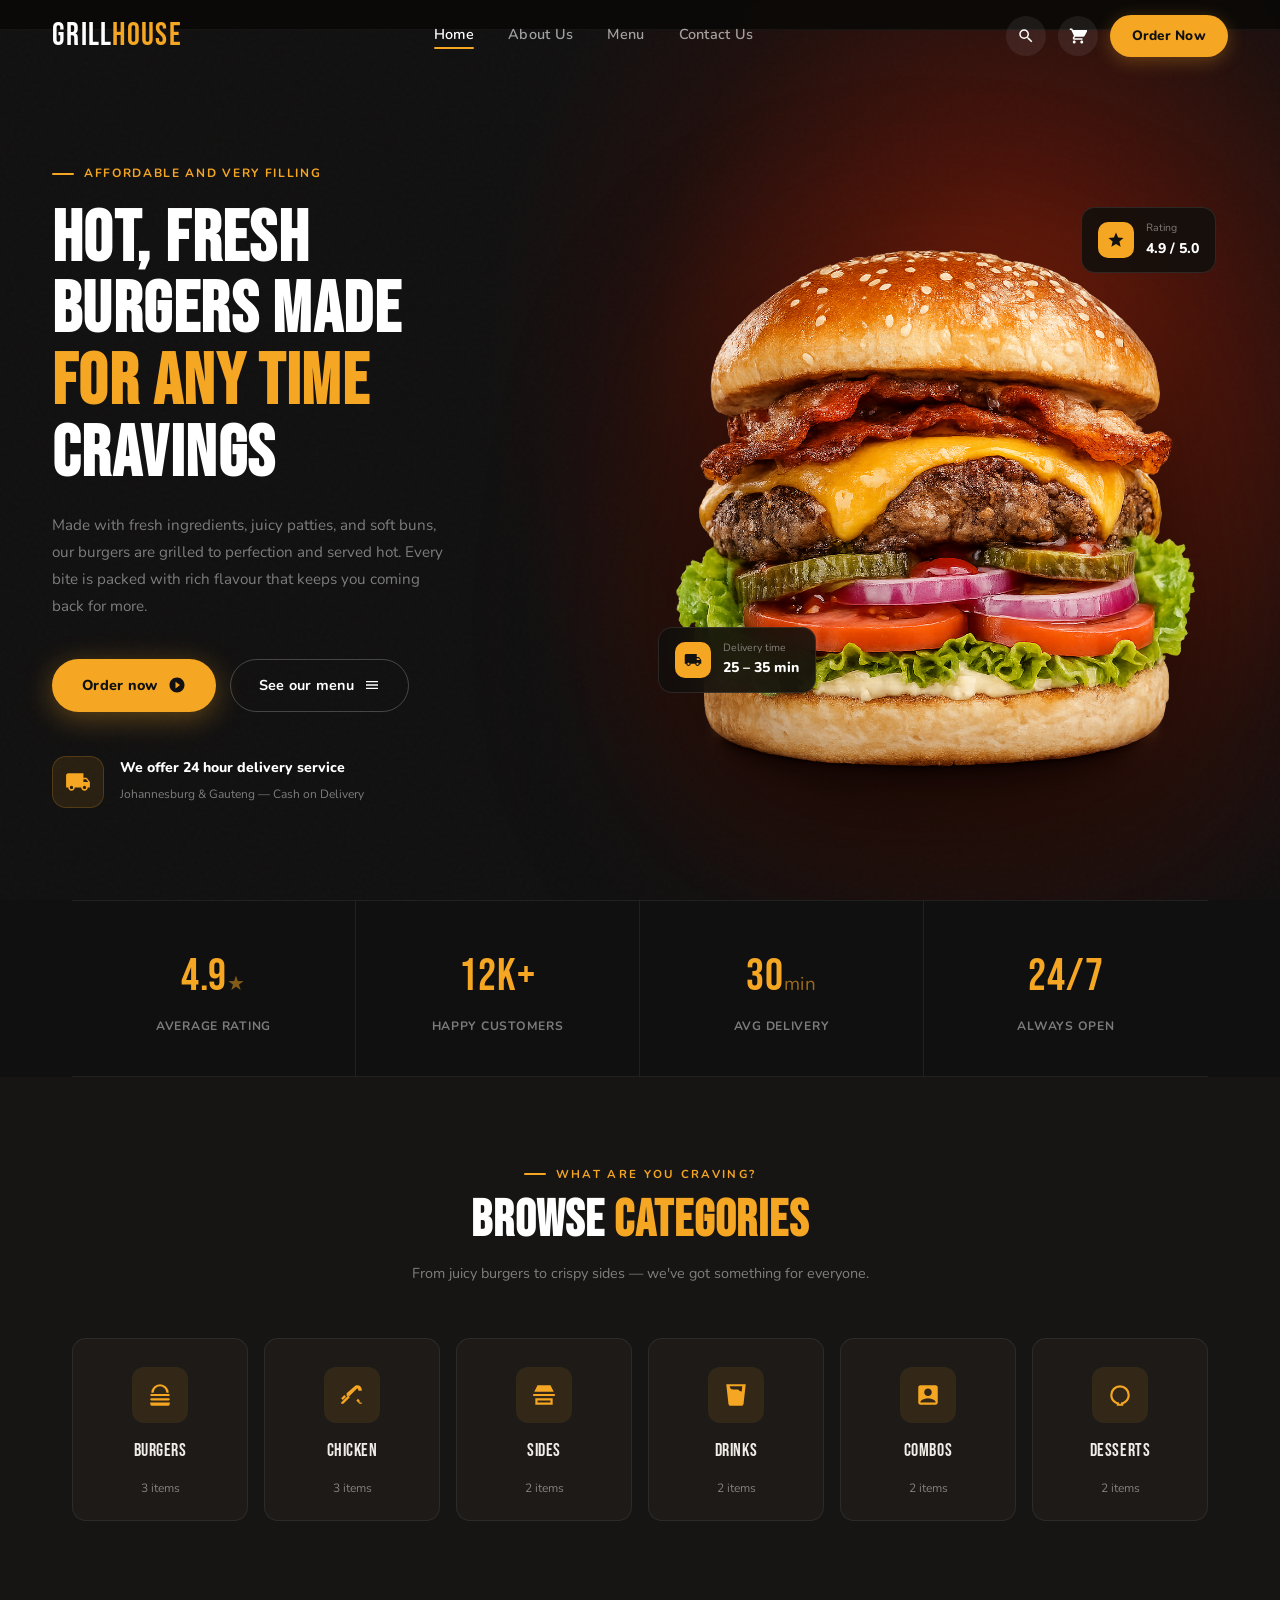
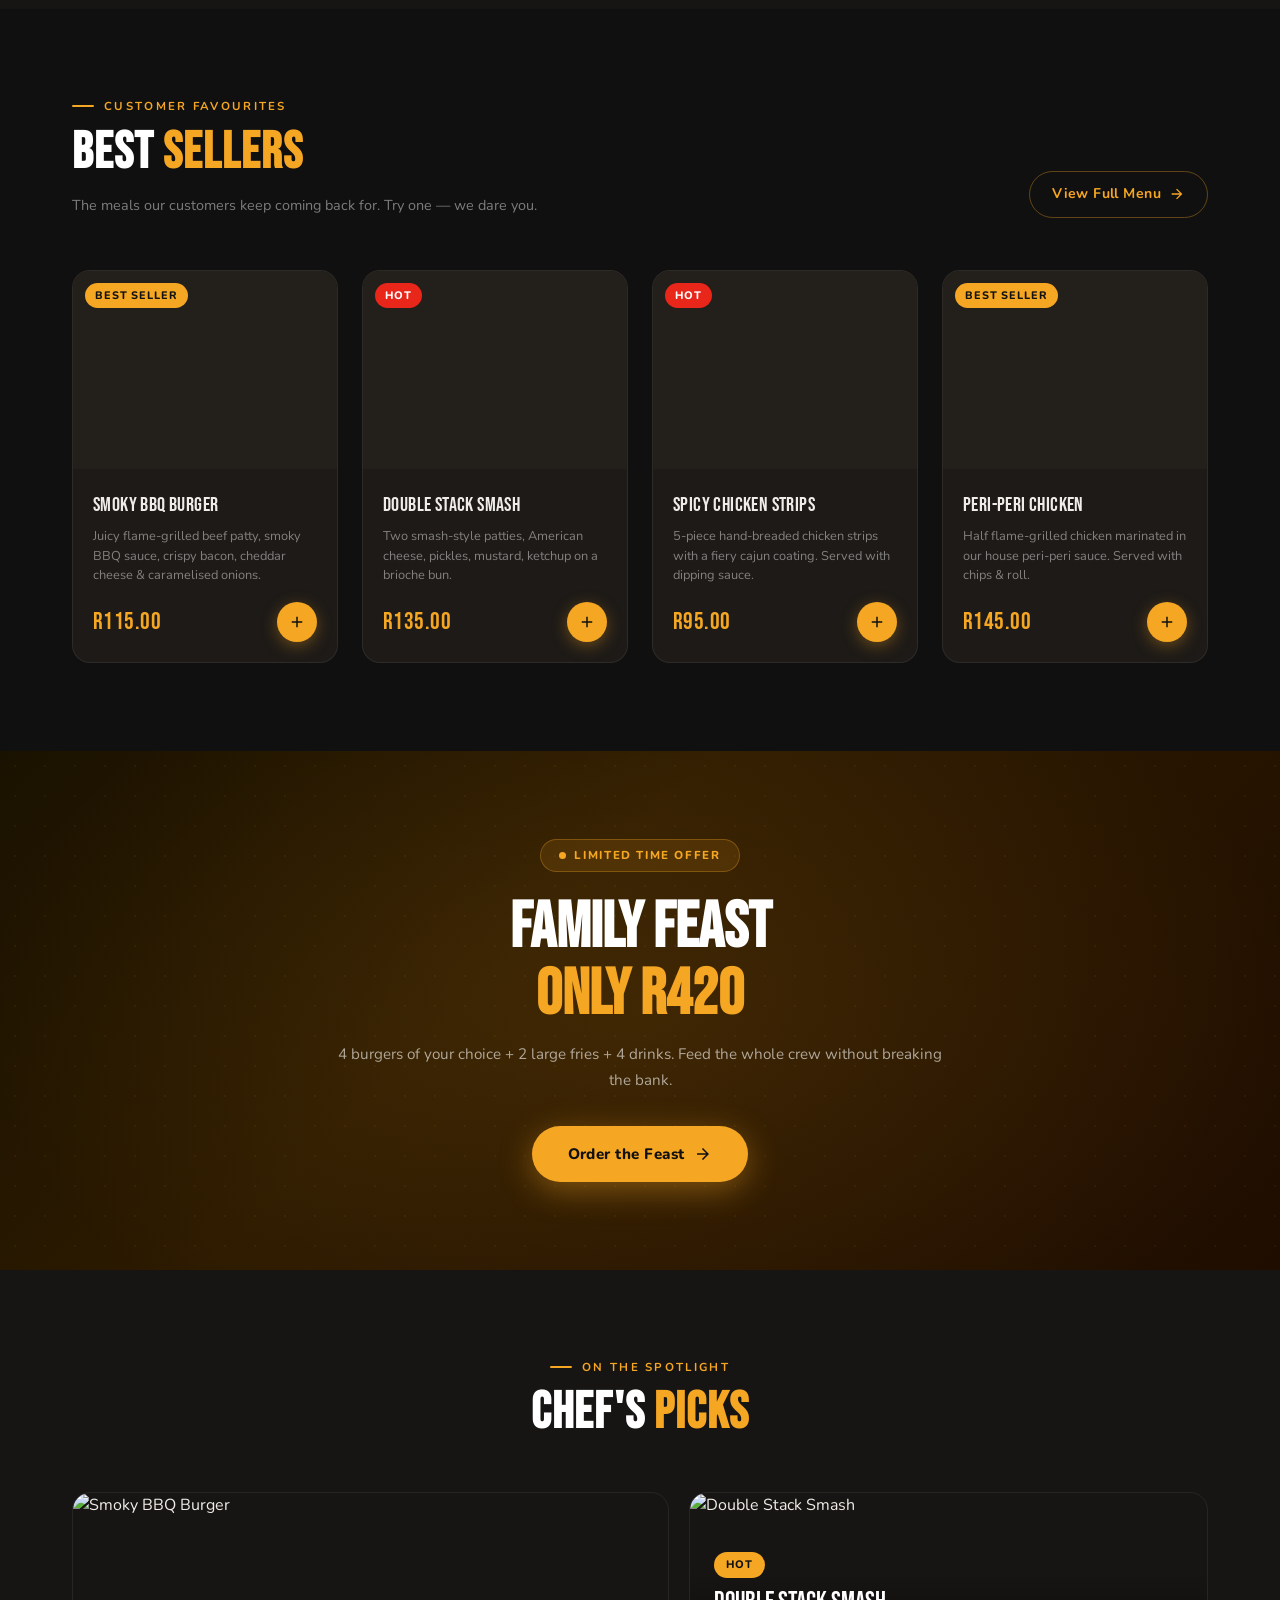
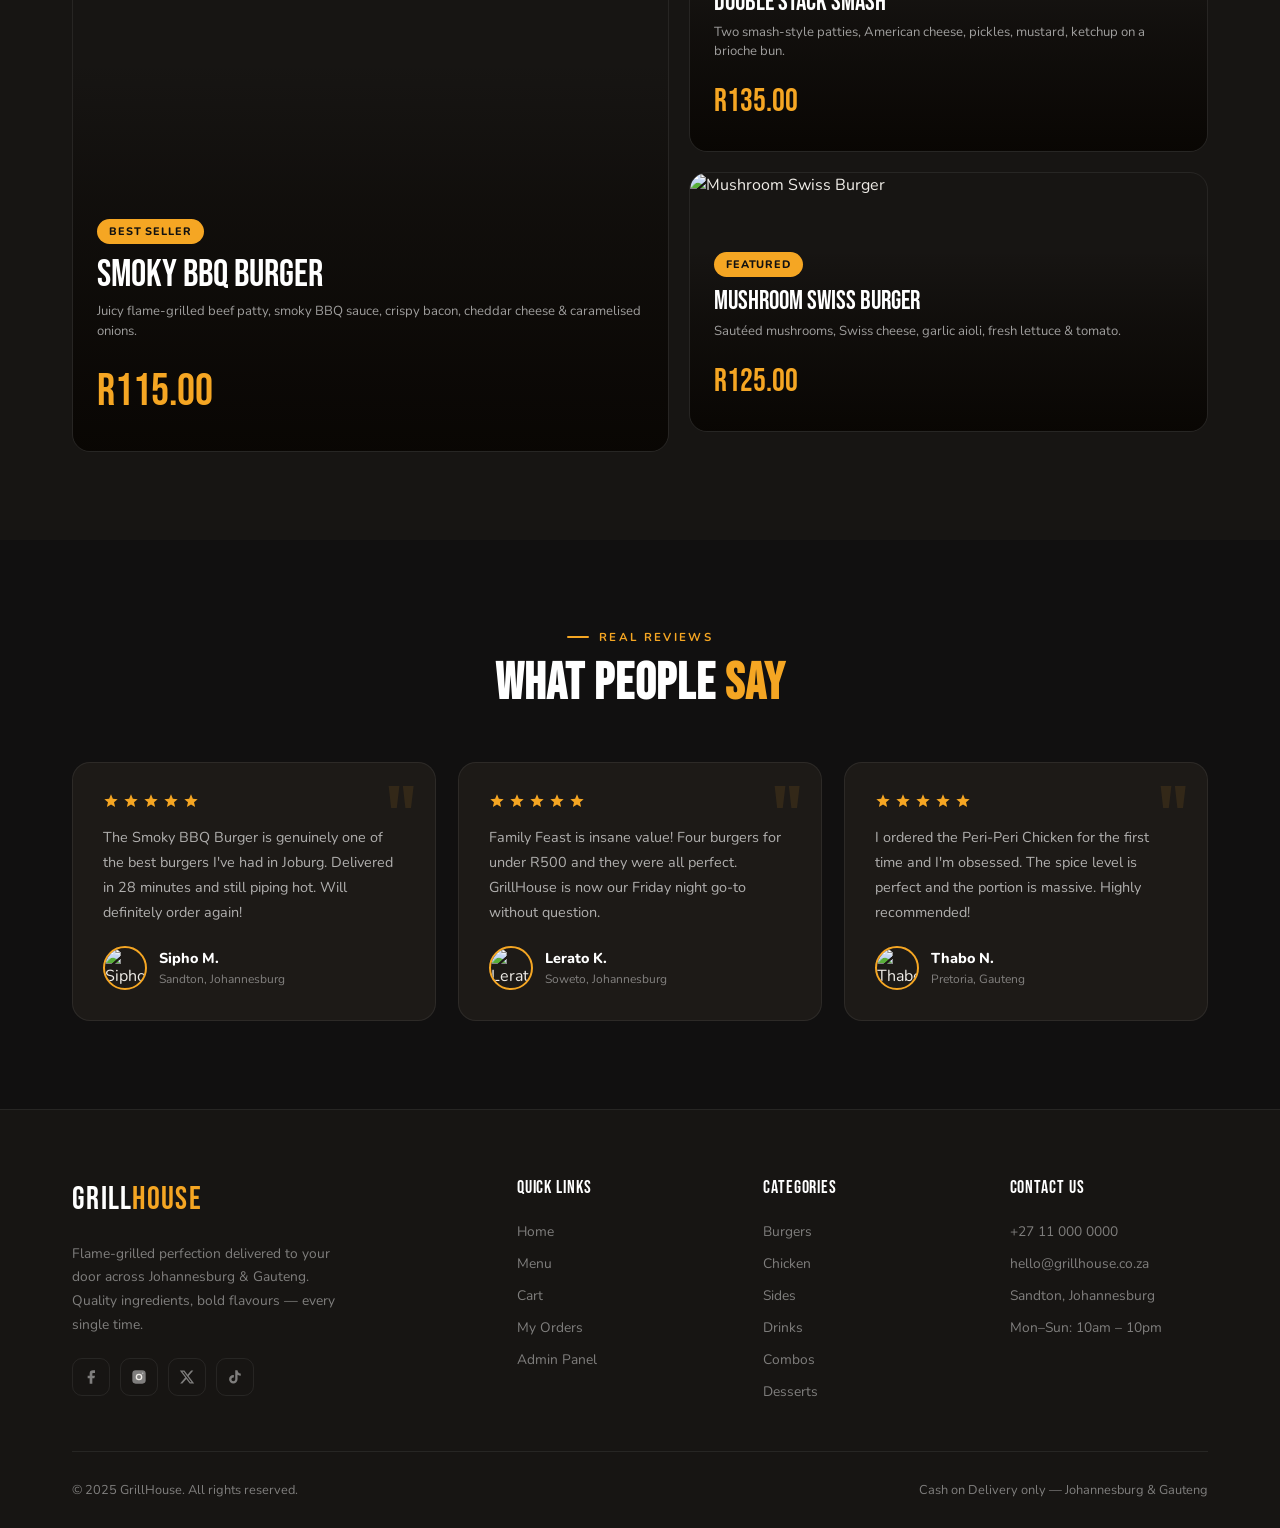
==== index.html @ 7e1ac386 "Almost done" ====
<!DOCTYPE html>
<html lang="en">
<head>
  <meta charset="UTF-8">
  <meta name="viewport" content="width=device-width, initial-scale=1.0">
  <meta name="description" content="GrillHouse - Premium fast food delivered to your door. Burgers, chicken, sides and more in South Africa.">
  <title>GrillHouse — Premium Fast Food</title>
  <link rel="preconnect" href="https://fonts.googleapis.com">
  <link href="https://fonts.googleapis.com/css2?family=Bebas+Neue&family=Nunito:wght@400;500;600;700;800;900&display=swap" rel="stylesheet">
  <style>
/* ============================================================
   GRILLHOUSE — Complete Unified Design
   Colors: #111010 bg · #F5A623 amber · #E8261A red
============================================================ */
*,*::before,*::after{box-sizing:border-box;margin:0;padding:0;}
html{scroll-behavior:smooth;}
body{font-family:'Nunito',sans-serif;background:#111010;color:#F0EDE8;overflow-x:hidden;line-height:1.6;}
a{text-decoration:none;color:inherit;}ul{list-style:none;}button{cursor:pointer;border:none;background:none;font-family:inherit;}img{display:block;max-width:100%;}
:root{
  --amber:#F5A623;--amber-d:#d98e1a;--red:#E8261A;
  --bg:#111010;--bg2:#171513;--bg3:#1d1a17;--bg4:#231f1b;
  --border:rgba(255,255,255,0.07);--muted:rgba(255,255,255,0.45);
  --font-d:'Bebas Neue',sans-serif;--font-b:'Nunito',sans-serif;
  --nav-h:72px;--r:14px;--t:0.25s ease;
}

/* ============================================================ NAVBAR */
.navbar{
  position:fixed;top:0;left:0;right:0;z-index:1000;
  padding:0 52px;height:var(--nav-h);
  display:flex;align-items:center;justify-content:space-between;
  transition:background .3s,box-shadow .3s;
}
.navbar.scrolled{background:rgba(10,9,8,.95);backdrop-filter:blur(18px);box-shadow:0 2px 32px rgba(0,0,0,.55);}
.nav-brand{font-family:var(--font-d);font-size:2rem;letter-spacing:.04em;color:#fff;}
.nav-brand span{color:var(--amber);}
.nav-links{display:flex;align-items:center;gap:34px;}
.nav-links a{font-size:.9rem;font-weight:600;color:rgba(255,255,255,.6);letter-spacing:.02em;transition:color var(--t);position:relative;padding-bottom:3px;}
.nav-links a::after{content:'';position:absolute;bottom:0;left:0;right:0;height:2px;background:var(--amber);border-radius:2px;transform:scaleX(0);transition:transform var(--t);transform-origin:left;}
.nav-links a:hover,.nav-links a.active{color:#fff;}
.nav-links a:hover::after,.nav-links a.active::after{transform:scaleX(1);}
.nav-actions{display:flex;align-items:center;gap:12px;}
.nav-icon-btn{width:40px;height:40px;border-radius:50%;background:rgba(255,255,255,.07);display:flex;align-items:center;justify-content:center;transition:background var(--t);color:#fff;position:relative;}
.nav-icon-btn:hover{background:rgba(255,255,255,.14);}
.nav-icon-btn svg{width:18px;height:18px;fill:currentColor;}
.cart-badge{position:absolute;top:-4px;right:-4px;background:var(--red);color:#fff;font-size:.6rem;font-weight:800;min-width:18px;height:18px;border-radius:50%;display:flex;align-items:center;justify-content:center;border:2px solid var(--bg);}
.cart-badge.hidden{display:none;}
.btn-nav-cta{background:var(--amber);color:#111;font-weight:800;font-size:.85rem;padding:10px 22px;border-radius:40px;letter-spacing:.02em;transition:background var(--t),transform var(--t),box-shadow var(--t);box-shadow:0 4px 18px rgba(245,166,35,.3);}
.btn-nav-cta:hover{background:var(--amber-d);transform:translateY(-1px);box-shadow:0 6px 24px rgba(245,166,35,.45);}
.hamburger{display:none;flex-direction:column;gap:5px;padding:8px;}
.hamburger span{display:block;width:22px;height:2px;background:#fff;border-radius:2px;transition:var(--t);}
.mobile-drawer{position:fixed;top:var(--nav-h);left:0;right:0;z-index:999;background:rgba(12,10,8,.97);backdrop-filter:blur(18px);border-bottom:1px solid var(--border);padding:20px 24px 28px;transform:translateY(-110%);transition:transform .3s ease;}
.mobile-drawer.open{transform:translateY(0);}
.mobile-drawer a{display:block;padding:13px 0;font-size:1rem;font-weight:600;color:rgba(255,255,255,.75);border-bottom:1px solid var(--border);}
.mobile-drawer a:last-child{border-bottom:none;}
@media(max-width:820px){.navbar{padding:0 20px;}.nav-links{display:none;}.btn-nav-cta{display:none;}.hamburger{display:flex;}}

/* ============================================================ HERO */
.hero{position:relative;min-height:100vh;display:flex;align-items:center;overflow:hidden;background:var(--bg);}
.hero::before{content:'';position:absolute;top:-10%;right:-5%;width:75%;height:110%;background:radial-gradient(ellipse 68% 78% at 65% 48%,rgba(175,38,8,.78) 0%,rgba(130,22,4,.5) 28%,rgba(75,10,0,.22) 58%,transparent 80%);pointer-events:none;z-index:0;}
.hero::after{content:'';position:absolute;inset:0;background-image:url("data:image/svg+xml,%3Csvg viewBox='0 0 256 256' xmlns='http://www.w3.org/2000/svg'%3E%3Cfilter id='n'%3E%3CfeTurbulence type='fractalNoise' baseFrequency='.9' numOctaves='4' stitchTiles='stitch'/%3E%3C/filter%3E%3Crect width='100%25' height='100%25' filter='url(%23n)' opacity='.04'/%3E%3C/svg%3E");pointer-events:none;z-index:0;opacity:.5;}
.hero-particles{position:absolute;inset:0;pointer-events:none;z-index:3;overflow:hidden;}
.hero-particle{position:absolute;border-radius:50%;opacity:0;animation:particleFly var(--dur,6s) var(--delay,0s) ease-in-out infinite;}
@keyframes particleFly{0%{opacity:0;transform:translate(0,0) scale(.5);}20%{opacity:.65;}80%{opacity:.3;}100%{opacity:0;transform:translate(var(--tx,-30px),var(--ty,-80px)) scale(1.2);}}
.hero-inner{position:relative;z-index:2;width:100%;max-width:1280px;margin:0 auto;padding:0 52px;display:grid;grid-template-columns:1fr 1fr;align-items:center;min-height:100vh;gap:0;}
/* LEFT */
.hero-content{padding-top:var(--nav-h);padding-right:32px;}
.hero-tagline{font-size:.75rem;font-weight:700;letter-spacing:.14em;text-transform:uppercase;color:var(--amber);margin-bottom:20px;display:flex;align-items:center;gap:10px;}
.hero-tagline::before{content:'';width:22px;height:2px;background:var(--amber);border-radius:2px;}
.hero-title{font-family:var(--font-d);font-size:clamp(3.2rem,5.6vw,5.8rem);line-height:1.0;letter-spacing:.02em;color:#fff;margin-bottom:22px;}
.hero-title .accent{color:var(--amber);}
.hero-desc{font-size:.95rem;color:var(--muted);line-height:1.78;max-width:400px;margin-bottom:38px;}
.hero-cta{display:flex;align-items:center;gap:14px;flex-wrap:wrap;}
.btn-order{background:var(--amber);color:#111;font-weight:800;font-size:.9rem;padding:15px 30px;border-radius:40px;display:flex;align-items:center;gap:10px;transition:background var(--t),transform var(--t),box-shadow var(--t);box-shadow:0 6px 28px rgba(245,166,35,.35);letter-spacing:.02em;}
.btn-order:hover{background:var(--amber-d);transform:translateY(-2px);box-shadow:0 10px 36px rgba(245,166,35,.5);}
.btn-order svg{width:18px;height:18px;fill:currentColor;}
.btn-ghost{background:transparent;color:#fff;font-weight:700;font-size:.9rem;padding:14px 28px;border-radius:40px;border:1.5px solid rgba(255,255,255,.22);display:flex;align-items:center;gap:10px;transition:border-color var(--t),background var(--t);letter-spacing:.02em;}
.btn-ghost:hover{border-color:rgba(255,255,255,.55);background:rgba(255,255,255,.05);}
.btn-ghost svg{width:16px;height:16px;fill:currentColor;}
.hero-delivery{margin-top:44px;display:flex;align-items:center;gap:16px;}
.delivery-icon{width:52px;height:52px;border-radius:14px;flex-shrink:0;background:rgba(245,166,35,.1);border:1px solid rgba(245,166,35,.2);display:flex;align-items:center;justify-content:center;}
.delivery-icon svg{width:26px;height:26px;fill:var(--amber);}
.delivery-text strong{display:block;font-size:.88rem;font-weight:800;color:#fff;margin-bottom:2px;}
.delivery-text span{font-size:.75rem;color:var(--muted);}
/* RIGHT — STATIC */
.hero-visual{position:relative;display:flex;align-items:center;justify-content:center;height:100vh;padding-top:var(--nav-h);}
.burger-glow{position:absolute;top:50%;left:50%;transform:translate(-50%,-50%);width:500px;height:500px;border-radius:50%;background:radial-gradient(circle,rgba(195,52,12,.38) 0%,transparent 68%);pointer-events:none;z-index:1;animation:glowPulse 5s ease-in-out infinite;}
@keyframes glowPulse{0%,100%{opacity:.75;transform:translate(-50%,-50%) scale(1);}50%{opacity:1;transform:translate(-50%,-50%) scale(1.06);}}
.hero-burger-img{position:relative;z-index:2;width:100%;max-width:560px;height:auto;object-fit:contain;filter:drop-shadow(0 40px 80px rgba(0,0,0,.85)) drop-shadow(0 0 60px rgba(190,55,15,.28));}
.hero-chip{position:absolute;z-index:5;background:rgba(18,15,12,.88);backdrop-filter:blur(14px);border:1px solid rgba(255,255,255,.1);border-radius:14px;padding:12px 16px;display:flex;align-items:center;gap:12px;animation:chipFloat 5s ease-in-out infinite;}
.hero-chip.chip-top{top:23%;right:2%;animation-delay:-2.5s;}
.hero-chip.chip-bot{bottom:23%;left:3%;animation-delay:-1s;}
@keyframes chipFloat{0%,100%{transform:translateY(0);}50%{transform:translateY(-9px);}}
.chip-icon{width:36px;height:36px;border-radius:10px;background:var(--amber);display:flex;align-items:center;justify-content:center;flex-shrink:0;}
.chip-icon svg{width:18px;height:18px;fill:#111;}
.chip-lbl{font-size:.66rem;color:var(--muted);margin-bottom:1px;}
.chip-val{font-size:.88rem;font-weight:800;color:#fff;}
@media(max-width:900px){
  .hero-inner{grid-template-columns:1fr;padding:0 24px;text-align:center;}
  .hero-content{padding-top:calc(var(--nav-h)+32px);padding-right:0;padding-bottom:24px;}
  .hero-tagline{justify-content:center;}.hero-desc{margin:0 auto 36px;}.hero-cta{justify-content:center;}.hero-delivery{justify-content:center;}
  .hero-visual{height:52vw;min-height:260px;padding-top:0;}.hero-burger-img{max-width:260px;}.burger-glow{width:280px;height:280px;}.hero-chip{display:none;}
  .hero::before{width:100%;top:30%;height:70%;background:radial-gradient(ellipse 90% 60% at 50% 60%,rgba(175,38,8,.55) 0%,transparent 75%);}
}
@media(max-width:480px){.hero-inner{padding:0 16px;}.hero-title{font-size:2.8rem;}}

/* ============================================================ SHARED UTILS */
.section{padding:88px 0;}
.container{width:100%;max-width:1240px;margin:0 auto;padding:0 52px;}
@media(max-width:820px){.container{padding:0 20px;}}
.eyebrow{font-size:.72rem;font-weight:700;letter-spacing:.2em;text-transform:uppercase;color:var(--amber);display:flex;align-items:center;gap:10px;margin-bottom:10px;}
.eyebrow::before{content:'';width:22px;height:2px;background:var(--amber);border-radius:2px;flex-shrink:0;}
.sec-title{font-family:var(--font-d);font-size:clamp(2.2rem,4vw,3.8rem);letter-spacing:.02em;color:#fff;margin-bottom:14px;line-height:1.05;}
.sec-title .a{color:var(--amber);}
.sec-sub{font-size:.9rem;color:var(--muted);max-width:520px;line-height:1.7;}
.header-row{display:flex;align-items:flex-end;justify-content:space-between;margin-bottom:52px;gap:20px;flex-wrap:wrap;}
.header-center{text-align:center;margin-bottom:52px;}
.header-center .eyebrow{justify-content:center;}
.header-center .sec-sub{margin:0 auto;}

/* ============================================================ STATS ROW */
.stats-band{background:var(--bg);}
.stats-row{display:grid;grid-template-columns:repeat(4,1fr);border-top:1px solid var(--border);border-bottom:1px solid var(--border);}
.stat-cell{padding:40px 24px;text-align:center;border-right:1px solid var(--border);transition:background var(--t);}
.stat-cell:last-child{border-right:none;}
.stat-cell:hover{background:rgba(245,166,35,.04);}
.stat-num{font-family:var(--font-d);font-size:clamp(2.4rem,3.5vw,3.4rem);color:var(--amber);letter-spacing:.02em;}
.stat-lbl{font-size:.76rem;color:var(--muted);font-weight:700;letter-spacing:.06em;text-transform:uppercase;margin-top:4px;}
@media(max-width:640px){.stats-row{grid-template-columns:1fr 1fr;}.stat-cell:nth-child(2){border-right:none;}.stat-cell:nth-child(3){border-top:1px solid var(--border);}}

/* ============================================================ CATEGORIES */
.cat-section{background:var(--bg2);}
.cat-grid{display:grid;grid-template-columns:repeat(auto-fill,minmax(150px,1fr));gap:16px;}
.cat-card{background:var(--bg3);border:1px solid var(--border);border-radius:var(--r);padding:28px 16px 22px;display:flex;flex-direction:column;align-items:center;gap:14px;cursor:pointer;transition:transform var(--t),border-color var(--t),background var(--t),box-shadow var(--t);text-align:center;text-decoration:none;color:inherit;}
.cat-card:hover,.cat-card.active{border-color:var(--amber);background:rgba(245,166,35,.07);transform:translateY(-5px);box-shadow:0 8px 32px rgba(245,166,35,.18);}
.cat-icon{width:56px;height:56px;border-radius:12px;background:rgba(245,166,35,.1);display:flex;align-items:center;justify-content:center;transition:background var(--t);}
.cat-card:hover .cat-icon,.cat-card.active .cat-icon{background:var(--amber);}
.cat-icon svg{width:26px;height:26px;fill:var(--amber);transition:fill var(--t);}
.cat-card:hover .cat-icon svg,.cat-card.active .cat-icon svg{fill:#111;}
.cat-name{font-family:var(--font-d);font-size:1.1rem;letter-spacing:.03em;}
.cat-count{font-size:.75rem;color:var(--muted);}

/* ============================================================ MEAL CARDS */
.meals-grid{display:grid;grid-template-columns:repeat(auto-fill,minmax(265px,1fr));gap:24px;}
.meal-card{background:var(--bg3);border:1px solid var(--border);border-radius:18px;overflow:hidden;transition:transform var(--t),border-color var(--t),box-shadow var(--t);}
.meal-card:hover{transform:translateY(-6px);border-color:rgba(255,255,255,.13);box-shadow:0 16px 48px rgba(0,0,0,.55);}
.meal-img{position:relative;overflow:hidden;aspect-ratio:4/3;background:var(--bg4);}
.meal-img img{width:100%;height:100%;object-fit:cover;transition:transform .45s ease;}
.meal-card:hover .meal-img img{transform:scale(1.06);}
.meal-badge{position:absolute;top:12px;left:12px;font-size:.68rem;font-weight:800;padding:4px 10px;border-radius:40px;text-transform:uppercase;letter-spacing:.08em;}
.b-best{background:var(--amber);color:#111;}.b-hot{background:var(--red);color:#fff;}.b-new{background:#22c55e;color:#fff;}
.meal-body{padding:20px;}
.meal-name{font-family:var(--font-d);font-size:1.25rem;margin-bottom:6px;letter-spacing:.02em;}
.meal-desc{font-size:.8rem;color:var(--muted);margin-bottom:16px;line-height:1.55;}
.meal-footer{display:flex;align-items:center;justify-content:space-between;}
.meal-price{font-family:var(--font-d);font-size:1.5rem;color:var(--amber);letter-spacing:.02em;}
.add-btn{width:40px;height:40px;border-radius:50%;background:var(--amber);display:flex;align-items:center;justify-content:center;transition:background var(--t),transform var(--t);box-shadow:0 4px 16px rgba(245,166,35,.35);}
.add-btn:hover{background:var(--amber-d);transform:scale(1.12);}
.add-btn svg{width:18px;height:18px;fill:#111;}

/* ============================================================ PROMO */
.promo-section{position:relative;overflow:hidden;background:linear-gradient(135deg,#1a1200 0%,#2c1a00 40%,#1f0d00 100%);padding:88px 0;}
.promo-section::before{content:'';position:absolute;inset:0;background:radial-gradient(ellipse 80% 120% at 50% 50%,rgba(245,166,35,.11) 0%,transparent 65%);}
.promo-section::after{content:'';position:absolute;inset:0;background-image:radial-gradient(circle,rgba(245,166,35,.11) 1px,transparent 1px);background-size:30px 30px;opacity:.55;}
.promo-inner{position:relative;z-index:2;text-align:center;max-width:620px;margin:0 auto;}
.promo-tag{display:inline-flex;align-items:center;gap:8px;background:rgba(245,166,35,.12);border:1px solid rgba(245,166,35,.3);border-radius:40px;padding:6px 18px;margin-bottom:22px;font-size:.72rem;font-weight:800;letter-spacing:.14em;text-transform:uppercase;color:var(--amber);}
.promo-dot{width:7px;height:7px;background:var(--amber);border-radius:50%;animation:blink 1.4s ease-in-out infinite;}
@keyframes blink{0%,100%{opacity:1;}50%{opacity:.3;}}
.promo-title{font-family:var(--font-d);font-size:clamp(2.5rem,5vw,4.5rem);color:#fff;margin-bottom:14px;line-height:1.05;}
.promo-title .a{color:var(--amber);}
.promo-sub{font-size:.95rem;color:rgba(255,255,255,.6);margin-bottom:32px;line-height:1.7;}
.promo-btn{display:inline-flex;align-items:center;gap:10px;background:var(--amber);color:#111;font-weight:800;font-size:.95rem;padding:16px 36px;border-radius:40px;box-shadow:0 8px 32px rgba(245,166,35,.4);transition:background var(--t),transform var(--t),box-shadow var(--t);letter-spacing:.03em;}
.promo-btn:hover{background:var(--amber-d);transform:translateY(-2px);box-shadow:0 12px 40px rgba(245,166,35,.55);}
.promo-btn svg{width:18px;height:18px;fill:currentColor;}

/* ============================================================ FEATURED */
.featured-section{background:var(--bg2);}
.feat-grid{display:grid;grid-template-columns:1.15fr 1fr;grid-template-rows:auto auto;gap:20px;}
.feat-card{position:relative;border-radius:18px;overflow:hidden;cursor:pointer;min-height:260px;display:flex;align-items:flex-end;border:1px solid var(--border);transition:transform var(--t),box-shadow var(--t);}
.feat-card:hover{transform:translateY(-4px);box-shadow:0 20px 56px rgba(0,0,0,.6);}
.feat-card.large{grid-row:1/3;min-height:560px;}
.feat-card img{position:absolute;inset:0;width:100%;height:100%;object-fit:cover;transition:transform .5s ease;}
.feat-card:hover img{transform:scale(1.05);}
.feat-overlay{position:absolute;inset:0;background:linear-gradient(to top,rgba(8,5,2,.92) 0%,rgba(8,5,2,.4) 45%,transparent 70%);}
.feat-body{position:relative;z-index:2;padding:24px;width:100%;}
.feat-tag{display:inline-block;background:var(--amber);color:#111;font-size:.68rem;font-weight:800;padding:4px 12px;border-radius:40px;text-transform:uppercase;letter-spacing:.08em;margin-bottom:10px;}
.feat-name{font-family:var(--font-d);font-size:1.65rem;color:#fff;margin-bottom:6px;line-height:1.1;}
.feat-card.large .feat-name{font-size:2.4rem;}
.feat-desc{font-size:.82rem;color:rgba(255,255,255,.6);margin-bottom:14px;line-height:1.5;}
.feat-price{font-family:var(--font-d);font-size:2rem;color:var(--amber);}
.feat-card.large .feat-price{font-size:2.8rem;}
@media(max-width:820px){.feat-grid{grid-template-columns:1fr;}.feat-card.large{grid-row:unset;min-height:320px;}}

/* ============================================================ TESTIMONIALS */
.testi-section{background:var(--bg);}
.testi-grid{display:grid;grid-template-columns:repeat(auto-fill,minmax(300px,1fr));gap:22px;}
.testi-card{background:var(--bg3);border:1px solid var(--border);border-radius:18px;padding:30px;position:relative;overflow:hidden;transition:border-color var(--t),transform var(--t);}
.testi-card:hover{border-color:rgba(245,166,35,.25);transform:translateY(-3px);}
.testi-q{position:absolute;top:14px;right:18px;font-family:var(--font-d);font-size:6rem;line-height:1;color:rgba(245,166,35,.1);}
.testi-stars{display:flex;gap:4px;margin-bottom:16px;}
.testi-stars svg{width:16px;height:16px;fill:var(--amber);}
.testi-text{font-size:.9rem;color:rgba(255,255,255,.65);margin-bottom:22px;line-height:1.72;}
.testi-author{display:flex;align-items:center;gap:12px;}
.testi-avatar{width:44px;height:44px;border-radius:50%;object-fit:cover;border:2px solid var(--amber);}
.testi-name{font-weight:800;font-size:.9rem;color:#fff;}
.testi-loc{font-size:.75rem;color:var(--muted);}

/* ============================================================ FOOTER */
.footer{background:var(--bg2);border-top:1px solid var(--border);padding:64px 0 0;}
.footer-grid{display:grid;grid-template-columns:2fr 1fr 1fr 1fr;gap:48px;padding-bottom:48px;border-bottom:1px solid var(--border);margin-bottom:28px;}
.footer-logo{font-family:var(--font-d);font-size:2rem;letter-spacing:.04em;color:#fff;display:inline-block;margin-bottom:16px;}
.footer-logo span{color:var(--amber);}
.footer-desc{font-size:.86rem;color:var(--muted);line-height:1.72;max-width:280px;margin-bottom:22px;}
.social-row{display:flex;gap:10px;}
.social-btn{width:38px;height:38px;border-radius:10px;border:1px solid var(--border);display:flex;align-items:center;justify-content:center;transition:border-color var(--t),background var(--t);}
.social-btn:hover{border-color:var(--amber);background:rgba(245,166,35,.1);}
.social-btn svg{width:16px;height:16px;fill:var(--muted);transition:fill var(--t);}
.social-btn:hover svg{fill:var(--amber);}
.col-title{font-family:var(--font-d);font-size:1.1rem;letter-spacing:.05em;margin-bottom:18px;color:#fff;}
.col-links{display:flex;flex-direction:column;gap:10px;}
.col-links a{font-size:.86rem;color:var(--muted);transition:color var(--t);}
.col-links a:hover{color:var(--amber);}
.footer-bottom{display:flex;align-items:center;justify-content:space-between;padding-bottom:28px;font-size:.8rem;color:var(--muted);flex-wrap:wrap;gap:8px;}
@media(max-width:900px){.footer-grid{grid-template-columns:1fr 1fr;}.footer-brand{grid-column:1/-1;}}
@media(max-width:580px){.footer-grid{grid-template-columns:1fr;}.footer-bottom{flex-direction:column;text-align:center;}}

/* ============================================================ SCROLL TOP + TOAST */
.scroll-top{position:fixed;bottom:28px;left:28px;z-index:500;width:46px;height:46px;border-radius:50%;background:var(--bg3);border:1px solid var(--border);display:flex;align-items:center;justify-content:center;opacity:0;pointer-events:none;transition:opacity var(--t),background var(--t),transform var(--t);}
.scroll-top.visible{opacity:1;pointer-events:all;}
.scroll-top:hover{background:var(--amber);border-color:var(--amber);transform:translateY(-2px);}
.scroll-top svg{width:18px;height:18px;fill:#fff;}
.scroll-top:hover svg{fill:#111;}
.toast-wrap{position:fixed;bottom:28px;right:28px;z-index:9999;display:flex;flex-direction:column;gap:10px;}
.toast{background:var(--bg3);border:1px solid var(--border);border-radius:12px;padding:14px 18px;display:flex;align-items:center;gap:12px;min-width:280px;max-width:380px;box-shadow:0 8px 32px rgba(0,0,0,.5);animation:toastIn .3s ease;}
.toast.success{border-left:3px solid #22c55e;}.toast.error{border-left:3px solid var(--red);}.toast.info{border-left:3px solid var(--amber);}
.toast .t-icon svg{width:20px;height:20px;}
.toast.success .t-icon svg{fill:#22c55e;}.toast.error .t-icon svg{fill:var(--red);}.toast.info .t-icon svg{fill:var(--amber);}
.toast .t-text{flex:1;font-size:.86rem;font-weight:700;}
.toast .t-close{opacity:.5;cursor:pointer;padding:4px;}.toast .t-close:hover{opacity:1;}
.toast .t-close svg{width:14px;height:14px;fill:#fff;}
@keyframes toastIn{from{opacity:0;transform:translateX(32px);}to{opacity:1;transform:translateX(0);}}
.toast.out{animation:toastOut .3s ease forwards;}
@keyframes toastOut{to{opacity:0;transform:translateX(32px);}}

/* ============================================================ REVEAL ANIMATIONS */
.reveal{opacity:0;transform:translateY(28px);transition:opacity .65s ease,transform .65s ease;}
.reveal.vis{opacity:1;transform:translateY(0);}
.reveal-l{opacity:0;transform:translateX(-28px);transition:opacity .65s ease,transform .65s ease;}
.reveal-l.vis{opacity:1;transform:translateX(0);}
.reveal-r{opacity:0;transform:translateX(28px);transition:opacity .65s ease,transform .65s ease;}
.reveal-r.vis{opacity:1;transform:translateX(0);}
  </style>
</head>
<body data-page="home">

<!-- ============================================================ NAVBAR -->
<nav class="navbar" id="navbar">
  <a href="index.html" class="nav-brand">Grill<span>House</span></a>
  <div class="nav-links">
    <a href="index.html" class="active">Home</a>
    <a href="#about">About Us</a>
    <a href="menu.html">Menu</a>
    <a href="#contact">Contact Us</a>
  </div>
  <div class="nav-actions">
    <button class="nav-icon-btn" aria-label="Search">
      <svg viewBox="0 0 24 24"><path d="M15.5 14h-.79l-.28-.27A6.471 6.471 0 0016 9.5 6.5 6.5 0 109.5 16c1.61 0 3.09-.59 4.23-1.57l.27.28v.79l5 4.99L20.49 19l-4.99-5zm-6 0C7.01 14 5 11.99 5 9.5S7.01 5 9.5 5 14 7.01 14 9.5 11.99 14 9.5 14z"/></svg>
    </button>
    <a href="cart.html" class="nav-icon-btn" aria-label="Cart">
      <svg viewBox="0 0 24 24"><path d="M7 18c-1.1 0-1.99.9-1.99 2S5.9 22 7 22s2-.9 2-2-.9-2-2-2zM1 2v2h2l3.6 7.59-1.35 2.45c-.16.28-.25.61-.25.96C5 16.1 6.1 17 7 17h11v-2H7.42c-.14 0-.25-.11-.25-.25l.03-.12.9-1.63H19c.75 0 1.41-.41 1.75-1.03l3.58-6.49A1 1 0 0023.45 4H5.21l-.94-2H1zm16 16c-1.1 0-1.99.9-1.99 2S15.9 22 17 22s2-.9 2-2-.9-2-2-2z"/></svg>
      <span class="cart-badge hidden" id="cart-badge-nav">0</span>
    </a>
    <a href="menu.html" class="btn-nav-cta">Order Now</a>
    <button class="hamburger" id="hamburger" aria-label="Toggle menu">
      <span></span><span></span><span></span>
    </button>
  </div>
</nav>

<!-- Mobile drawer -->
<div class="mobile-drawer" id="mobile-drawer">
  <a href="index.html">Home</a>
  <a href="#about">About Us</a>
  <a href="menu.html">Menu</a>
  <a href="#contact">Contact Us</a>
  <a href="cart.html">Cart</a>
  <a href="orders.html">My Orders</a>
  <a href="admin.html" style="color:var(--amber)">Admin</a>
</div>

<!-- ============================================================ HERO -->
<section class="hero" id="home">
  <div class="hero-particles" id="hero-particles"></div>
  <div class="hero-inner">
    <!-- LEFT -->
    <div class="hero-content" id="hero-content">
      <p class="hero-tagline">Affordable and very filling</p>
      <h1 class="hero-title">
        Hot, fresh<br>
        burgers made<br>
        <span class="accent">for any time</span><br>
        cravings
      </h1>
      <p class="hero-desc">Made with fresh ingredients, juicy patties, and soft buns, our burgers are grilled to perfection and served hot. Every bite is packed with rich flavour that keeps you coming back for more.</p>
      <div class="hero-cta">
        <a href="menu.html" class="btn-order">
          Order now
          <svg viewBox="0 0 24 24"><path d="M12 2C6.48 2 2 6.48 2 12s4.48 10 10 10 10-4.48 10-10S17.52 2 12 2zm-2 14.5v-9l6 4.5-6 4.5z"/></svg>
        </a>
        <a href="menu.html" class="btn-ghost">
          See our menu
          <svg viewBox="0 0 24 24"><path d="M3 18h18v-2H3v2zm0-5h18v-2H3v2zm0-7v2h18V6H3z"/></svg>
        </a>
      </div>
      <div class="hero-delivery">
        <div class="delivery-icon">
          <svg viewBox="0 0 24 24"><path d="M20 8h-3V4H3c-1.1 0-2 .9-2 2v11h2c0 1.66 1.34 3 3 3s3-1.34 3-3h6c0 1.66 1.34 3 3 3s3-1.34 3-3h2v-5l-3-4zM6 18.5c-.83 0-1.5-.67-1.5-1.5s.67-1.5 1.5-1.5 1.5.67 1.5 1.5-.67 1.5-1.5 1.5zm13.5-9l1.96 2.5H17V9.5h2.5zm-1.5 9c-.83 0-1.5-.67-1.5-1.5s.67-1.5 1.5-1.5 1.5.67 1.5 1.5-.67 1.5-1.5 1.5z"/></svg>
        </div>
        <div class="delivery-text">
          <strong>We offer 24 hour delivery service</strong>
          <span>Johannesburg &amp; Gauteng — Cash on Delivery</span>
        </div>
      </div>
    </div>
    <!-- RIGHT — static burger image -->
    <div class="hero-visual" id="hero-visual">
      <div class="burger-glow"></div>
      <!--
        Place your burger PNG (transparent background) at:
        assets/images/burger-hero.png
        The fallback Unsplash photo shows until then.
      -->
      <img
        src="assets/images/ChatGPT Image May 7, 2026, 12_28_33 PM.png"
        alt="GrillHouse Signature Burger"
        class="hero-burger-img"
        id="hero-burger"
        onerror="this.onerror=null;this.src='https://images.unsplash.com/photo-1568901346375-23c9450c58cd?w=700&q=80';this.style.borderRadius='20px';"
      >
      <!-- Info chips -->
      <div class="hero-chip chip-top">
        <div class="chip-icon"><svg viewBox="0 0 24 24"><path d="M12 17.27L18.18 21l-1.64-7.03L22 9.24l-7.19-.61L12 2 9.19 8.63 2 9.24l5.46 4.73L5.82 21z"/></svg></div>
        <div><div class="chip-lbl">Rating</div><div class="chip-val">4.9 / 5.0</div></div>
      </div>
      <div class="hero-chip chip-bot">
        <div class="chip-icon"><svg viewBox="0 0 24 24"><path d="M20 8h-3V4H3c-1.1 0-2 .9-2 2v11h2c0 1.66 1.34 3 3 3s3-1.34 3-3h6c0 1.66 1.34 3 3 3s3-1.34 3-3h2v-5l-3-4zM6 18.5c-.83 0-1.5-.67-1.5-1.5s.67-1.5 1.5-1.5 1.5.67 1.5 1.5-.67 1.5-1.5 1.5zm13.5-9l1.96 2.5H17V9.5h2.5zm-1.5 9c-.83 0-1.5-.67-1.5-1.5s.67-1.5 1.5-1.5 1.5.67 1.5 1.5-.67 1.5-1.5 1.5z"/></svg></div>
        <div><div class="chip-lbl">Delivery time</div><div class="chip-val">25 – 35 min</div></div>
      </div>
    </div>
  </div>
</section>

<!-- ============================================================ STATS BAND -->
<div class="stats-band">
  <div class="container">
    <div class="stats-row">
      <div class="stat-cell reveal"><div class="stat-num">4.9<span style="font-size:.45em;opacity:.5">★</span></div><div class="stat-lbl">Average Rating</div></div>
      <div class="stat-cell reveal" style="transition-delay:.08s"><div class="stat-num">12K+</div><div class="stat-lbl">Happy Customers</div></div>
      <div class="stat-cell reveal" style="transition-delay:.16s"><div class="stat-num">30<span style="font-size:.42em;font-family:var(--font-b);opacity:.6">min</span></div><div class="stat-lbl">Avg Delivery</div></div>
      <div class="stat-cell reveal" style="transition-delay:.24s"><div class="stat-num">24/7</div><div class="stat-lbl">Always Open</div></div>
    </div>
  </div>
</div>

<!-- ============================================================ CATEGORIES -->
<section class="section cat-section" id="categories">
  <div class="container">
    <div class="header-center reveal">
      <div class="eyebrow" style="justify-content:center">What are you craving?</div>
      <h2 class="sec-title">Browse <span class="a">Categories</span></h2>
      <p class="sec-sub">From juicy burgers to crispy sides — we've got something for everyone.</p>
    </div>
    <div class="cat-grid" id="home-categories"><!-- JS --></div>
  </div>
</section>

<!-- ============================================================ BESTSELLERS -->
<section class="section" id="bestsellers" style="background:var(--bg)">
  <div class="container">
    <div class="header-row">
      <div class="reveal-l">
        <div class="eyebrow">Customer Favourites</div>
        <h2 class="sec-title">Best <span class="a">Sellers</span></h2>
        <p class="sec-sub">The meals our customers keep coming back for. Try one — we dare you.</p>
      </div>
      <a href="menu.html" class="reveal-r" style="display:inline-flex;align-items:center;gap:8px;border:1.5px solid rgba(245,166,35,.35);color:var(--amber);font-weight:700;font-size:.88rem;padding:11px 22px;border-radius:40px;transition:background var(--t),border-color var(--t);letter-spacing:.03em;white-space:nowrap;transition-delay:.1s">
        View Full Menu
        <svg viewBox="0 0 24 24" width="16" height="16" fill="currentColor"><path d="M12 4l-1.41 1.41L16.17 11H4v2h12.17l-5.58 5.59L12 20l8-8z"/></svg>
      </a>
    </div>
    <div class="meals-grid" id="bestsellers-grid"><!-- JS --></div>
  </div>
</section>

<!-- ============================================================ PROMO BANNER -->
<section class="promo-section">
  <div class="container">
    <div class="promo-inner reveal">
      <div class="promo-tag"><span class="promo-dot"></span>Limited Time Offer</div>
      <h2 class="promo-title">Family Feast<br><span class="a">Only R420</span></h2>
      <p class="promo-sub">4 burgers of your choice + 2 large fries + 4 drinks. Feed the whole crew without breaking the bank.</p>
      <a href="menu.html?cat=cat-5" class="promo-btn">
        Order the Feast
        <svg viewBox="0 0 24 24"><path d="M12 4l-1.41 1.41L16.17 11H4v2h12.17l-5.58 5.59L12 20l8-8z"/></svg>
      </a>
    </div>
  </div>
</section>

<!-- ============================================================ FEATURED -->
<section class="section featured-section" id="featured">
  <div class="container">
    <div class="header-center reveal">
      <div class="eyebrow" style="justify-content:center">On the Spotlight</div>
      <h2 class="sec-title">Chef's <span class="a">Picks</span></h2>
    </div>
    <div class="feat-grid" id="featured-container"><!-- JS --></div>
  </div>
</section>

<!-- ============================================================ TESTIMONIALS -->
<section class="section testi-section" id="testimonials">
  <div class="container">
    <div class="header-center reveal">
      <div class="eyebrow" style="justify-content:center">Real Reviews</div>
      <h2 class="sec-title">What People <span class="a">Say</span></h2>
    </div>
    <div class="testi-grid">

      <div class="testi-card reveal" style="transition-delay:.04s">
        <div class="testi-q">"</div>
        <div class="testi-stars">
          <svg viewBox="0 0 24 24"><path d="M12 17.27L18.18 21l-1.64-7.03L22 9.24l-7.19-.61L12 2 9.19 8.63 2 9.24l5.46 4.73L5.82 21z"/></svg>
          <svg viewBox="0 0 24 24"><path d="M12 17.27L18.18 21l-1.64-7.03L22 9.24l-7.19-.61L12 2 9.19 8.63 2 9.24l5.46 4.73L5.82 21z"/></svg>
          <svg viewBox="0 0 24 24"><path d="M12 17.27L18.18 21l-1.64-7.03L22 9.24l-7.19-.61L12 2 9.19 8.63 2 9.24l5.46 4.73L5.82 21z"/></svg>
          <svg viewBox="0 0 24 24"><path d="M12 17.27L18.18 21l-1.64-7.03L22 9.24l-7.19-.61L12 2 9.19 8.63 2 9.24l5.46 4.73L5.82 21z"/></svg>
          <svg viewBox="0 0 24 24"><path d="M12 17.27L18.18 21l-1.64-7.03L22 9.24l-7.19-.61L12 2 9.19 8.63 2 9.24l5.46 4.73L5.82 21z"/></svg>
        </div>
        <p class="testi-text">The Smoky BBQ Burger is genuinely one of the best burgers I've had in Joburg. Delivered in 28 minutes and still piping hot. Will definitely order again!</p>
        <div class="testi-author">
          <img src="https://i.pravatar.cc/100?img=11" alt="Sipho M." class="testi-avatar">
          <div><div class="testi-name">Sipho M.</div><div class="testi-loc">Sandton, Johannesburg</div></div>
        </div>
      </div>

      <div class="testi-card reveal" style="transition-delay:.12s">
        <div class="testi-q">"</div>
        <div class="testi-stars">
          <svg viewBox="0 0 24 24"><path d="M12 17.27L18.18 21l-1.64-7.03L22 9.24l-7.19-.61L12 2 9.19 8.63 2 9.24l5.46 4.73L5.82 21z"/></svg>
          <svg viewBox="0 0 24 24"><path d="M12 17.27L18.18 21l-1.64-7.03L22 9.24l-7.19-.61L12 2 9.19 8.63 2 9.24l5.46 4.73L5.82 21z"/></svg>
          <svg viewBox="0 0 24 24"><path d="M12 17.27L18.18 21l-1.64-7.03L22 9.24l-7.19-.61L12 2 9.19 8.63 2 9.24l5.46 4.73L5.82 21z"/></svg>
          <svg viewBox="0 0 24 24"><path d="M12 17.27L18.18 21l-1.64-7.03L22 9.24l-7.19-.61L12 2 9.19 8.63 2 9.24l5.46 4.73L5.82 21z"/></svg>
          <svg viewBox="0 0 24 24"><path d="M12 17.27L18.18 21l-1.64-7.03L22 9.24l-7.19-.61L12 2 9.19 8.63 2 9.24l5.46 4.73L5.82 21z"/></svg>
        </div>
        <p class="testi-text">Family Feast is insane value! Four burgers for under R500 and they were all perfect. GrillHouse is now our Friday night go-to without question.</p>
        <div class="testi-author">
          <img src="https://i.pravatar.cc/100?img=47" alt="Lerato K." class="testi-avatar">
          <div><div class="testi-name">Lerato K.</div><div class="testi-loc">Soweto, Johannesburg</div></div>
        </div>
      </div>

      <div class="testi-card reveal" style="transition-delay:.2s">
        <div class="testi-q">"</div>
        <div class="testi-stars">
          <svg viewBox="0 0 24 24"><path d="M12 17.27L18.18 21l-1.64-7.03L22 9.24l-7.19-.61L12 2 9.19 8.63 2 9.24l5.46 4.73L5.82 21z"/></svg>
          <svg viewBox="0 0 24 24"><path d="M12 17.27L18.18 21l-1.64-7.03L22 9.24l-7.19-.61L12 2 9.19 8.63 2 9.24l5.46 4.73L5.82 21z"/></svg>
          <svg viewBox="0 0 24 24"><path d="M12 17.27L18.18 21l-1.64-7.03L22 9.24l-7.19-.61L12 2 9.19 8.63 2 9.24l5.46 4.73L5.82 21z"/></svg>
          <svg viewBox="0 0 24 24"><path d="M12 17.27L18.18 21l-1.64-7.03L22 9.24l-7.19-.61L12 2 9.19 8.63 2 9.24l5.46 4.73L5.82 21z"/></svg>
          <svg viewBox="0 0 24 24"><path d="M12 17.27L18.18 21l-1.64-7.03L22 9.24l-7.19-.61L12 2 9.19 8.63 2 9.24l5.46 4.73L5.82 21z"/></svg>
        </div>
        <p class="testi-text">I ordered the Peri-Peri Chicken for the first time and I'm obsessed. The spice level is perfect and the portion is massive. Highly recommended!</p>
        <div class="testi-author">
          <img src="https://i.pravatar.cc/100?img=32" alt="Thabo N." class="testi-avatar">
          <div><div class="testi-name">Thabo N.</div><div class="testi-loc">Pretoria, Gauteng</div></div>
        </div>
      </div>

    </div>
  </div>
</section>

<!-- ============================================================ FOOTER -->
<footer class="footer" id="contact">
  <div class="container">
    <div class="footer-grid">
      <div class="footer-brand">
        <a href="index.html" class="footer-logo">Grill<span>House</span></a>
        <p class="footer-desc">Flame-grilled perfection delivered to your door across Johannesburg &amp; Gauteng. Quality ingredients, bold flavours — every single time.</p>
        <div class="social-row">
          <a href="#" class="social-btn" aria-label="Facebook"><svg viewBox="0 0 24 24"><path d="M18 2h-3a5 5 0 00-5 5v3H7v4h3v8h4v-8h3l1-4h-4V7a1 1 0 011-1h3z"/></svg></a>
          <a href="#" class="social-btn" aria-label="Instagram"><svg viewBox="0 0 24 24"><rect x="2" y="2" width="20" height="20" rx="5"/><circle cx="12" cy="12" r="4" fill="none" stroke="currentColor" stroke-width="2"/><circle cx="17.5" cy="6.5" r="1.2"/></svg></a>
          <a href="#" class="social-btn" aria-label="X / Twitter"><svg viewBox="0 0 24 24"><path d="M18.244 2.25h3.308l-7.227 8.26 8.502 11.24H16.17l-5.214-6.817L4.99 21.75H1.68l7.73-8.835L1.254 2.25H8.08l4.713 6.231zm-1.161 17.52h1.833L7.084 4.126H5.117z"/></svg></a>
          <a href="#" class="social-btn" aria-label="TikTok"><svg viewBox="0 0 24 24"><path d="M19.59 6.69a4.83 4.83 0 01-3.77-4.25V2h-3.45v13.67a2.89 2.89 0 01-5.77 0 2.89 2.89 0 012.89-2.89c.28 0 .54.04.79.1V9.01a6.27 6.27 0 00-.79-.05 6.34 6.34 0 100 12.68 6.34 6.34 0 006.33-6.34V8.69a8.19 8.19 0 004.79 1.54V6.78a4.85 4.85 0 01-1.02-.09z"/></svg></a>
        </div>
      </div>
      <div>
        <div class="col-title">Quick Links</div>
        <div class="col-links">
          <a href="index.html">Home</a>
          <a href="menu.html">Menu</a>
          <a href="cart.html">Cart</a>
          <a href="orders.html">My Orders</a>
          <a href="admin.html">Admin Panel</a>
        </div>
      </div>
      <div id="about">
        <div class="col-title">Categories</div>
        <div class="col-links">
          <a href="menu.html?cat=cat-1">Burgers</a>
          <a href="menu.html?cat=cat-2">Chicken</a>
          <a href="menu.html?cat=cat-3">Sides</a>
          <a href="menu.html?cat=cat-4">Drinks</a>
          <a href="menu.html?cat=cat-5">Combos</a>
          <a href="menu.html?cat=cat-6">Desserts</a>
        </div>
      </div>
      <div>
        <div class="col-title">Contact Us</div>
        <div class="col-links">
          <a href="tel:+27110000000">+27 11 000 0000</a>
          <a href="mailto:hello@grillhouse.co.za">hello@grillhouse.co.za</a>
          <a href="#">Sandton, Johannesburg</a>
          <a href="#">Mon–Sun: 10am – 10pm</a>
        </div>
      </div>
    </div>
    <div class="footer-bottom">
      <span>&copy; 2025 GrillHouse. All rights reserved.</span>
      <span>Cash on Delivery only &mdash; Johannesburg &amp; Gauteng</span>
    </div>
  </div>
</footer>

<!-- Scroll top -->
<button class="scroll-top" id="scroll-top" aria-label="Scroll to top">
  <svg viewBox="0 0 24 24"><path d="M7.41 15.41L12 10.83l4.59 4.58L18 14l-6-6-6 6z"/></svg>
</button>

<!-- Toast -->
<div class="toast-wrap" id="toast-container"></div>

<script src="utils/helpers.js"></script>
<script src="js/storage.js"></script>
<script src="js/cart.js"></script>
<script>
/* ============================================================
   HOME PAGE SCRIPT
============================================================ */
const CAT_ICONS = {
  burger:  `<svg viewBox="0 0 24 24"><path d="M4 15h16a1 1 0 010 2H4a1 1 0 010-2zm0-4h16a1 1 0 010 2H4a1 1 0 010-2zm8-9a8 8 0 018 8H4a8 8 0 018-8zm0 2A6 6 0 006.08 10h11.84A6 6 0 0012 4zM3 19h18v1a2 2 0 01-2 2H5a2 2 0 01-2-2v-1z"/></svg>`,
  chicken: `<svg viewBox="0 0 24 24"><path d="M21 7c0-2.21-1.79-4-4-4-1.08 0-2.06.43-2.78 1.13L7 10.27V13h2.73l7.14-7.22C17.37 6.33 18 7.13 18 8H21V7zM2 19l6.5-6.5 1.5 1.5L4 20H2v-1zm19 0v1h-2l-3-3 1.5-1.5L19 17v2zM5 12l1.5 1.5-3 3L2 15l3-3z"/></svg>`,
  sides:   `<svg viewBox="0 0 24 24"><path d="M18 3H6L3 9h18L18 3zM2 11v2h20v-2H2zm2 4v6h16v-6H4zm2 2h12v2H6v-2z"/></svg>`,
  drink:   `<svg viewBox="0 0 24 24"><path d="M3 2l2.01 18.09C5.1 21.17 5.97 22 7.06 22H16.94c1.08 0 1.95-.83 2.04-1.91L21 2H3zm14.8 2l-.54 4.86A3.99 3.99 0 0114 7H10a3.99 3.99 0 01-3.26-1.14L6.2 4H17.8z"/></svg>`,
  combo:   `<svg viewBox="0 0 24 24"><path d="M19 3H5c-1.1 0-2 .9-2 2v14c0 1.1.9 2 2 2h14c1.1 0 2-.9 2-2V5c0-1.1-.9-2-2-2zm-7 3c1.93 0 3.5 1.57 3.5 3.5S13.93 13 12 13s-3.5-1.57-3.5-3.5S10.07 6 12 6zm7 13H5v-.23c0-.62.28-1.2.76-1.58C7.47 15.82 9.64 15 12 15s4.53.82 6.24 2.19c.48.38.76.97.76 1.58V19z"/></svg>`,
  dessert: `<svg viewBox="0 0 24 24"><path d="M12 3a9 9 0 019 9c0 3.88-2.47 7.21-6 8.46V22H9v-1.54C5.47 19.21 3 15.88 3 12a9 9 0 019-9zm0 2a7 7 0 00-7 7c0 3.07 1.99 5.7 4.8 6.63L11 18.8V20h2v-1.2l1.2-.17C17.01 17.7 19 15.07 19 12a7 7 0 00-7-7z"/></svg>`,
  default: `<svg viewBox="0 0 24 24"><path d="M11 9H9V2H7v7H5V2H3v7c0 2.12 1.66 3.84 3.75 3.97V22h2.5v-9.03C11.34 12.84 13 11.12 13 9V2h-2v7zm5-3v8h2.5v8H21V2c-2.76 0-5 2.24-5 4z"/></svg>`,
};

document.addEventListener('DOMContentLoaded', () => {
  Cart.init();
  initNavbar();
  initScrollTop();
  spawnParticles();
  initReveal();
  heroEntrance();
  renderCategories();
  renderBestsellers();
  renderFeatured();
});

/* Navbar */
function initNavbar() {
  const nav = document.getElementById('navbar');
  const btn = document.getElementById('hamburger');
  const drw = document.getElementById('mobile-drawer');
  window.addEventListener('scroll', () => nav.classList.toggle('scrolled', window.scrollY > 30));
  btn.addEventListener('click', () => {
    const open = drw.classList.toggle('open');
    const s = btn.querySelectorAll('span');
    if (open) { s[0].style.transform='rotate(45deg) translate(5px,5px)';s[1].style.opacity='0';s[2].style.transform='rotate(-45deg) translate(5px,-5px)'; }
    else { s.forEach(x=>{x.style.transform='';x.style.opacity='';}); }
  });
  drw.querySelectorAll('a').forEach(a=>a.addEventListener('click',()=>{
    drw.classList.remove('open');
    btn.querySelectorAll('span').forEach(s=>{s.style.transform='';s.style.opacity='';});
  }));
}

/* Scroll top */
function initScrollTop() {
  const b = document.getElementById('scroll-top');
  window.addEventListener('scroll', () => b.classList.toggle('visible', window.scrollY > 400));
  b.addEventListener('click', () => window.scrollTo({top:0,behavior:'smooth'}));
}

/* Particles */
function spawnParticles() {
  const c = document.getElementById('hero-particles');
  if (!c) return;
  const cols = ['#F5A623','#E8261A','#fff','#ff6b35','#ffd700'];
  for (let i=0;i<22;i++) {
    const p=document.createElement('div'); p.className='hero-particle';
    const sz=(Math.random()*6+2).toFixed(1);
    const col=cols[Math.floor(Math.random()*cols.length)];
    const dur=(Math.random()*5+4).toFixed(1)+'s';
    const dly=(Math.random()*-10).toFixed(1)+'s';
    const tx=(Math.random()*120-60).toFixed(0)+'px';
    const ty=(Math.random()*-130-40).toFixed(0)+'px';
    const lft=(38+Math.random()*57).toFixed(1)+'%';
    const top=(15+Math.random()*65).toFixed(1)+'%';
    p.style.cssText=`width:${sz}px;height:${sz}px;background:${col};left:${lft};top:${top};--dur:${dur};--delay:${dly};--tx:${tx};--ty:${ty};`;
    c.appendChild(p);
  }
}

/* Scroll reveal */
function initReveal() {
  const els = document.querySelectorAll('.reveal,.reveal-l,.reveal-r');
  const obs = new IntersectionObserver(entries=>{
    entries.forEach(e=>{if(e.isIntersecting){e.target.classList.add('vis');obs.unobserve(e.target);}});
  },{threshold:.1});
  els.forEach(el=>obs.observe(el));
}

/* Hero entrance */
function heroEntrance() {
  const c=document.getElementById('hero-content');
  const v=document.getElementById('hero-visual');
  if(c){c.style.cssText+='opacity:0;transform:translateX(-28px);transition:opacity .8s ease .05s,transform .8s ease .05s';requestAnimationFrame(()=>requestAnimationFrame(()=>{c.style.opacity='1';c.style.transform='translateX(0)';}));}
  if(v){v.style.cssText+='opacity:0;transform:translateX(28px);transition:opacity .85s ease .2s,transform .85s ease .2s';requestAnimationFrame(()=>requestAnimationFrame(()=>{v.style.opacity='1';v.style.transform='translateX(0)';}));}
}

/* Categories */
function renderCategories() {
  const g=document.getElementById('home-categories');
  if(!g) return;
  const cats=Storage.getCategories(), meals=Storage.getMeals();
  g.innerHTML=cats.map((cat,i)=>{
    const count=meals.filter(m=>m.category===cat.id).length;
    const icon=CAT_ICONS[cat.icon]||CAT_ICONS.default;
    return `<a class="cat-card reveal" style="transition-delay:${i*.07}s" href="menu.html?cat=${cat.id}"><div class="cat-icon">${icon}</div><div class="cat-name">${cat.name}</div><div class="cat-count">${count} item${count!==1?'s':''}</div></a>`;
  }).join('');
  setTimeout(()=>g.querySelectorAll('.reveal').forEach(el=>{const o=new IntersectionObserver(e=>{e.forEach(x=>{if(x.isIntersecting){x.target.classList.add('vis');o.unobserve(x.target);}});},{threshold:.1});o.observe(el);}),60);
}

/* Meal card */
function mealCard(m) {
  const bm={bestseller:'Best Seller',hot:'Hot',new:'New'};
  const bc={bestseller:'b-best',hot:'b-hot',new:'b-new'};
  return `<div class="meal-card reveal"><div class="meal-img"><img src="${m.image}" alt="${m.name}" loading="lazy" onerror="this.src='https://images.unsplash.com/photo-1504674900247-0877df9cc836?w=400&q=70'">${m.badge?`<span class="meal-badge ${bc[m.badge]||''}">${bm[m.badge]||m.badge}</span>`:''}</div><div class="meal-body"><div class="meal-name">${m.name}</div><div class="meal-desc">${m.description}</div><div class="meal-footer"><div class="meal-price">R${Number(m.price).toFixed(2)}</div><button class="add-btn" data-id="${m.id}" aria-label="Add to cart"><svg viewBox="0 0 24 24"><path d="M19 13h-6v6h-2v-6H5v-2h6V5h2v6h6v2z"/></svg></button></div></div></div>`;
}

function bindAddBtns(container) {
  container.querySelectorAll('.add-btn').forEach(btn=>{
    btn.addEventListener('click',()=>{
      if(Cart.add(btn.dataset.id)){showToast('Added to cart!','success');btn.style.transform='scale(1.35)';setTimeout(()=>btn.style.transform='',300);}
    });
  });
}

/* Bestsellers */
function renderBestsellers() {
  const g=document.getElementById('bestsellers-grid'); if(!g) return;
  const meals=Storage.getMeals().filter(m=>m.badge==='bestseller'||m.badge==='hot').slice(0,4);
  g.innerHTML=meals.map(mealCard).join('');
  bindAddBtns(g);
  setTimeout(()=>g.querySelectorAll('.reveal').forEach(el=>{const o=new IntersectionObserver(e=>{e.forEach(x=>{if(x.isIntersecting){x.target.classList.add('vis');o.unobserve(x.target);}});},{threshold:.1});o.observe(el);}),60);
}

/* Featured */
function renderFeatured() {
  const c=document.getElementById('featured-container'); if(!c) return;
  const meals=Storage.getMeals().slice(0,3);
  if(!meals.length) return;
  const [m0,m1,m2]=meals;
  const tm={bestseller:'Best Seller',hot:'Hot',new:'New',''  :'Featured'};
  const fc=(m,large=false)=>`<div class="feat-card${large?' large':''}" onclick="addFeat('${m.id}')"><img src="${m.image}" alt="${m.name}" loading="lazy" onerror="this.src='https://images.unsplash.com/photo-1504674900247-0877df9cc836?w=600&q=70'"><div class="feat-overlay"></div><div class="feat-body"><span class="feat-tag">${tm[m.badge]||'Featured'}</span><div class="feat-name">${m.name}</div><div class="feat-desc">${m.description}</div><div class="feat-price">R${Number(m.price).toFixed(2)}</div></div></div>`;
  c.innerHTML=`${fc(m0,true)}<div>${m1?fc(m1):''}${m2?`<div style="margin-top:20px">${fc(m2)}</div>`:''}</div>`;
}
function addFeat(id){if(Cart.add(id))showToast('Added to cart!','success');}

/* Toast */
function showToast(msg,type='success'){
  const c=document.getElementById('toast-container');
  const t=document.createElement('div');t.className=`toast ${type}`;
  const icons={success:`<svg viewBox="0 0 24 24"><path d="M9 16.17L4.83 12l-1.42 1.41L9 19 21 7l-1.41-1.41z"/></svg>`,error:`<svg viewBox="0 0 24 24"><path d="M19 6.41L17.59 5 12 10.59 6.41 5 5 6.41 10.59 12 5 17.59 6.41 19 12 13.41 17.59 19 19 17.59 13.41 12 19 6.41z"/></svg>`,info:`<svg viewBox="0 0 24 24"><path d="M12 2C6.48 2 2 6.48 2 12s4.48 10 10 10 10-4.48 10-10S17.52 2 12 2zm1 15h-2v-6h2v6zm0-8h-2V7h2v2z"/></svg>`};
  t.innerHTML=`<span class="t-icon">${icons[type]||icons.info}</span><span class="t-text">${msg}</span><button class="t-close" onclick="this.parentElement.remove()"><svg viewBox="0 0 24 24"><path d="M19 6.41L17.59 5 12 10.59 6.41 5 5 6.41 10.59 12 5 17.59 6.41 19 12 13.41 17.59 19 19 17.59 13.41 12 19 6.41z"/></svg></button>`;
  c.appendChild(t);
  setTimeout(()=>{t.classList.add('out');setTimeout(()=>t.remove(),300);},3200);
}
</script>
</body>
</html>
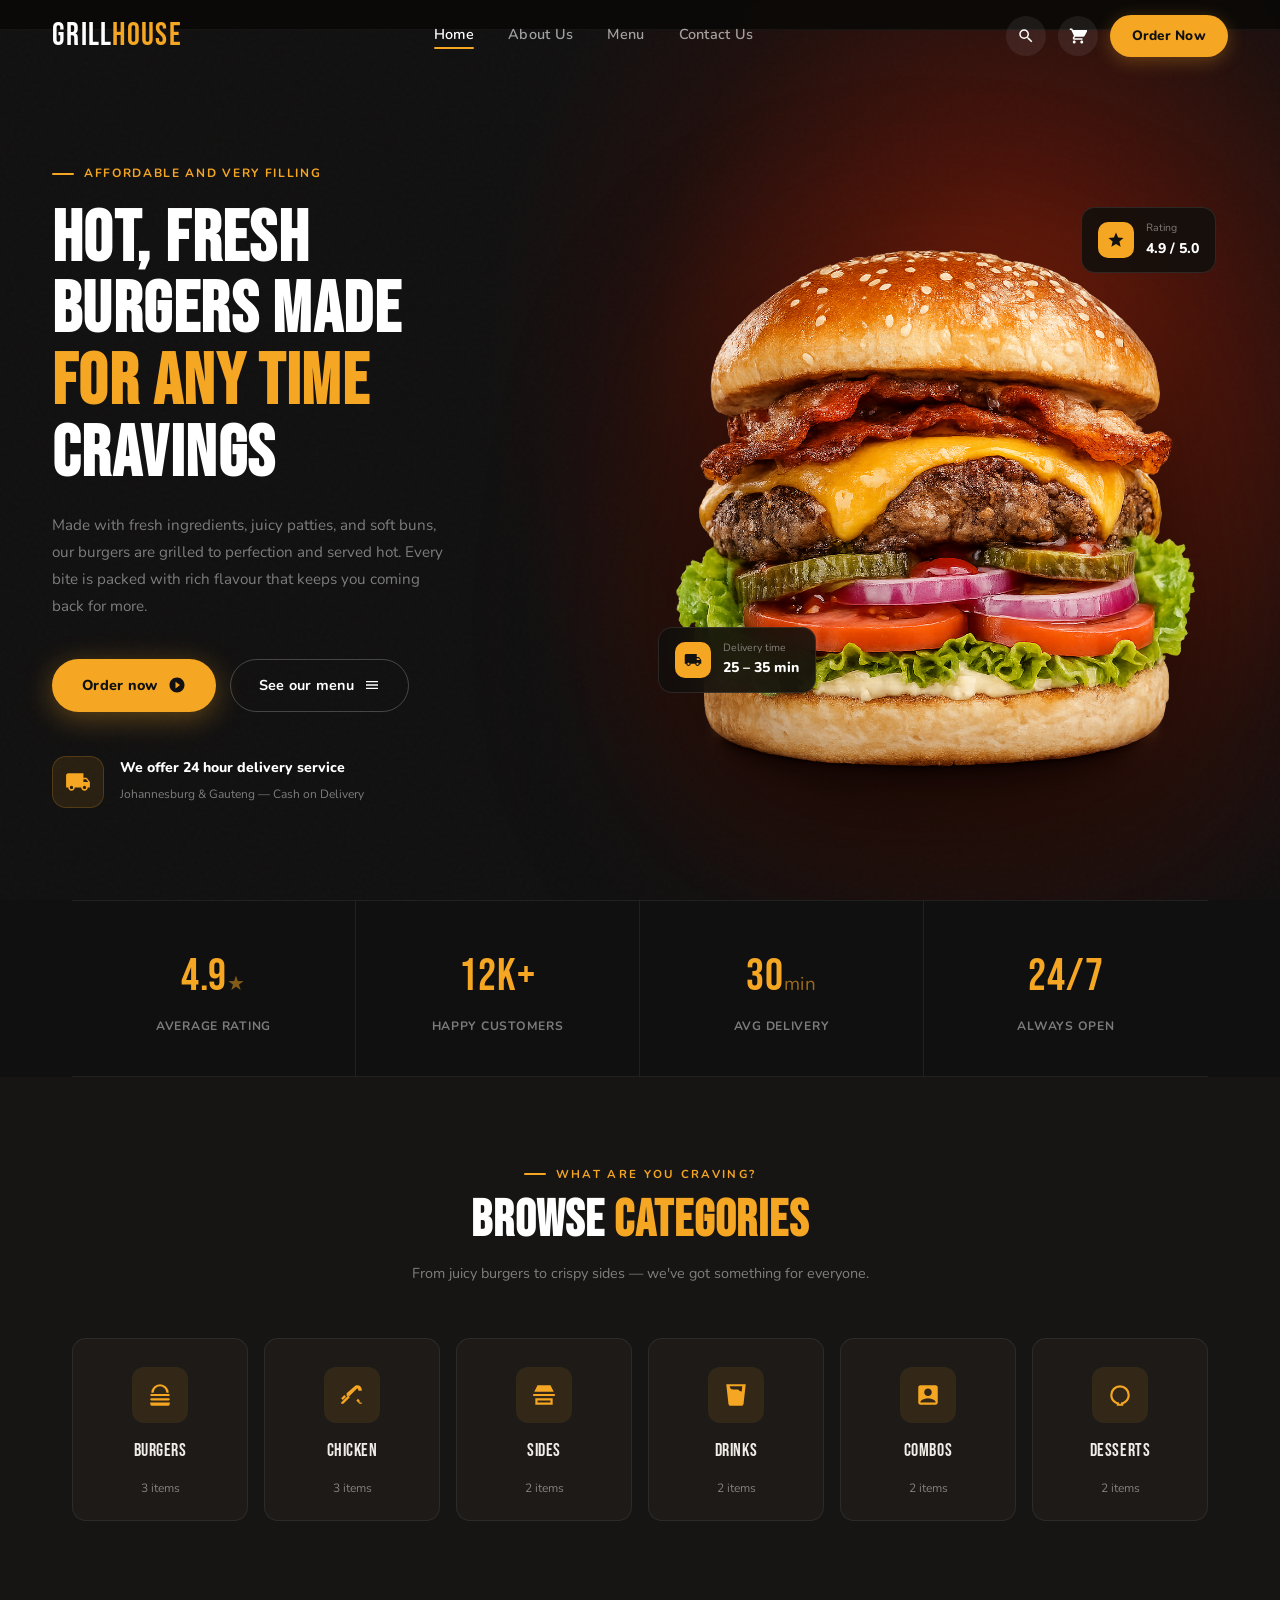
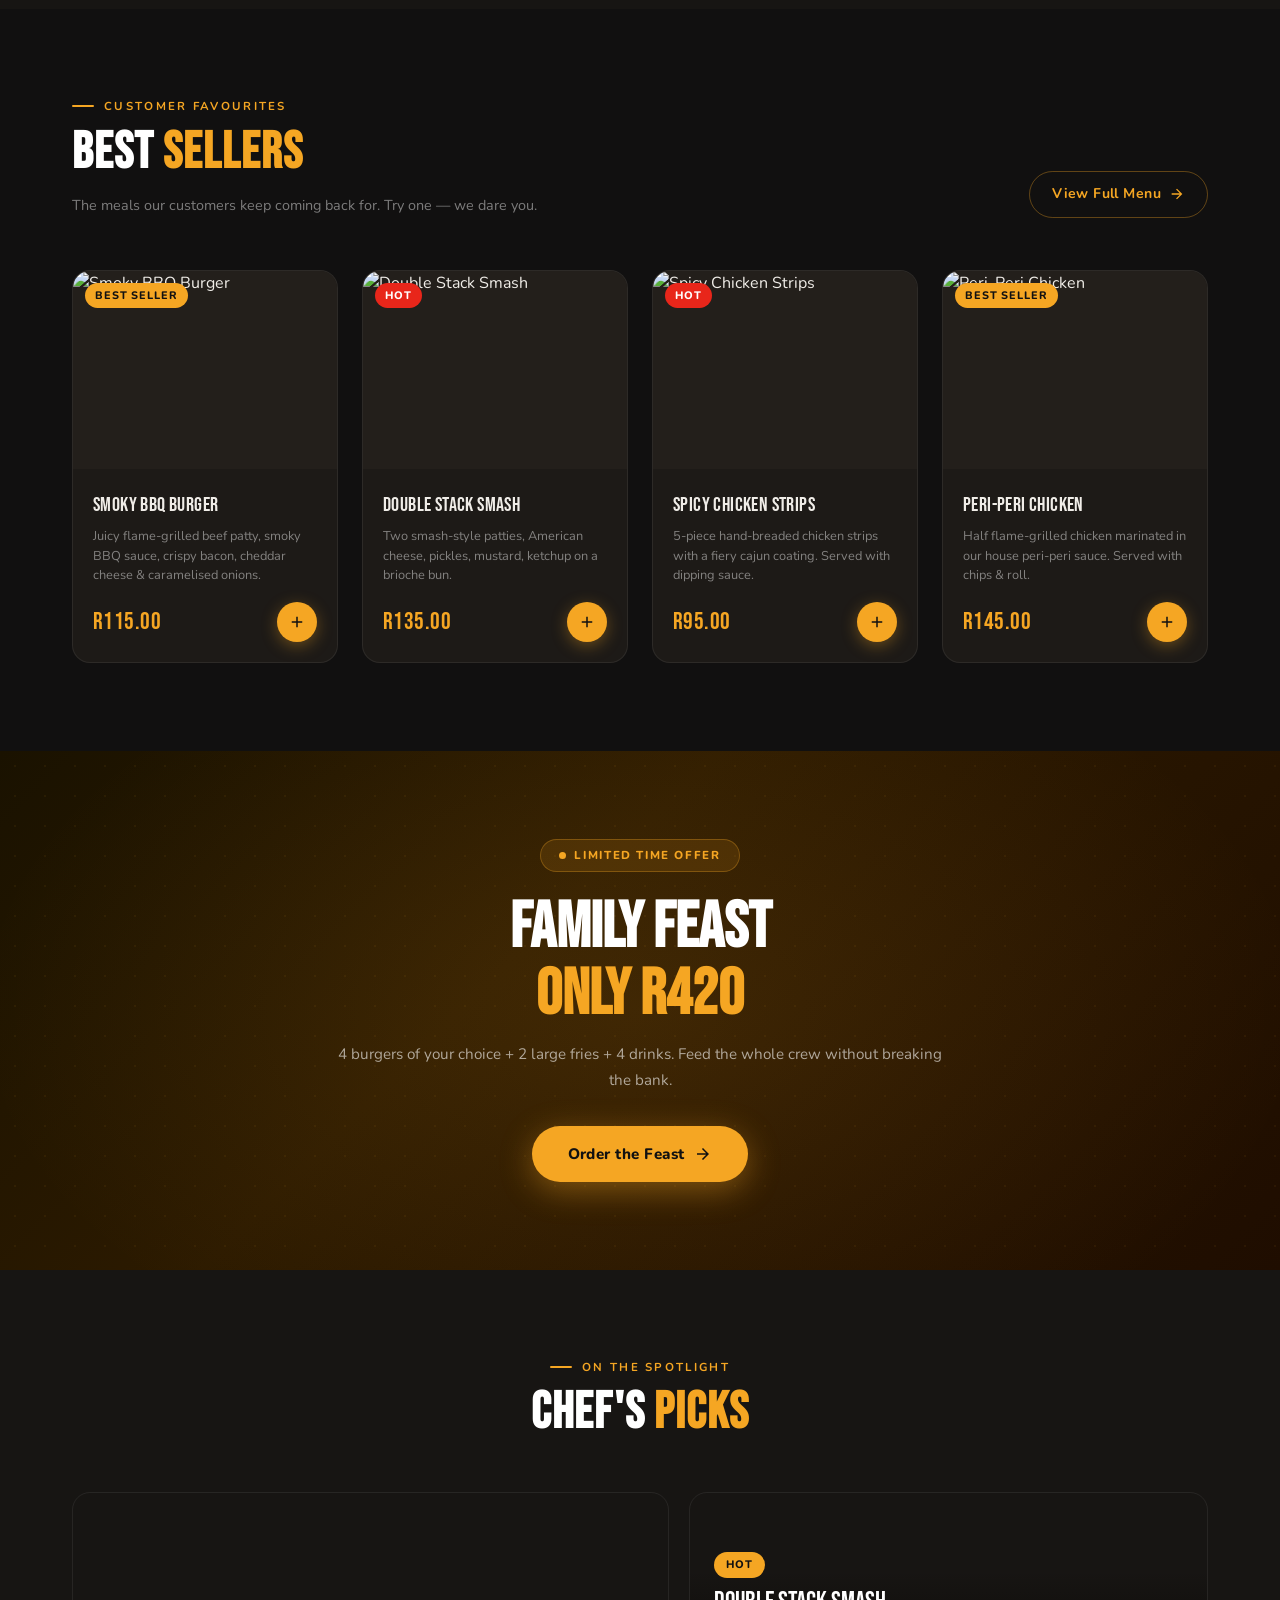
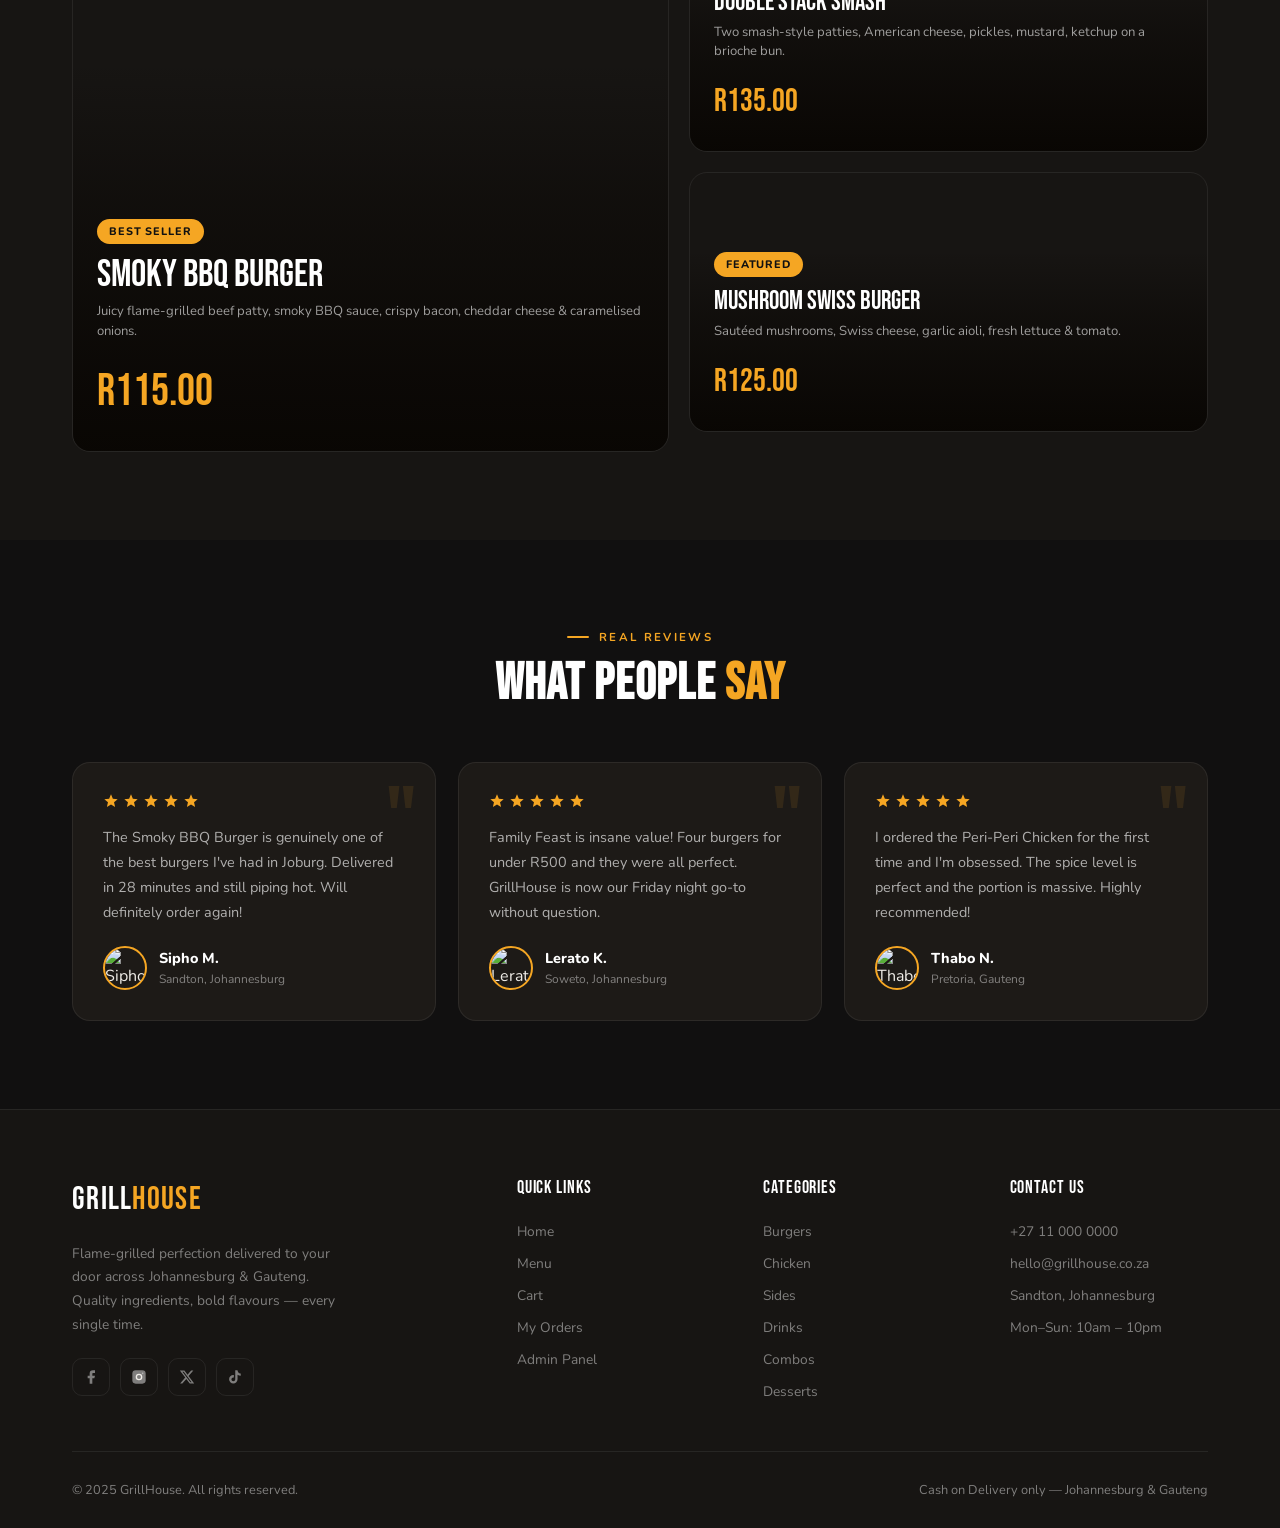
==== commit 0bab5077: "Fixed the file structure" ====
--- a/index.html
+++ b/index.html
@@ -259,18 +259,18 @@
   <div class="nav-links">
     <a href="index.html" class="active">Home</a>
     <a href="#about">About Us</a>
-    <a href="menu.html">Menu</a>
+    <a href="html/menu.html">Menu</a>
     <a href="#contact">Contact Us</a>
   </div>
   <div class="nav-actions">
     <button class="nav-icon-btn" aria-label="Search">
       <svg viewBox="0 0 24 24"><path d="M15.5 14h-.79l-.28-.27A6.471 6.471 0 0016 9.5 6.5 6.5 0 109.5 16c1.61 0 3.09-.59 4.23-1.57l.27.28v.79l5 4.99L20.49 19l-4.99-5zm-6 0C7.01 14 5 11.99 5 9.5S7.01 5 9.5 5 14 7.01 14 9.5 11.99 14 9.5 14z"/></svg>
     </button>
-    <a href="cart.html" class="nav-icon-btn" aria-label="Cart">
+    <a href="html/cart.html" class="nav-icon-btn" aria-label="Cart">
       <svg viewBox="0 0 24 24"><path d="M7 18c-1.1 0-1.99.9-1.99 2S5.9 22 7 22s2-.9 2-2-.9-2-2-2zM1 2v2h2l3.6 7.59-1.35 2.45c-.16.28-.25.61-.25.96C5 16.1 6.1 17 7 17h11v-2H7.42c-.14 0-.25-.11-.25-.25l.03-.12.9-1.63H19c.75 0 1.41-.41 1.75-1.03l3.58-6.49A1 1 0 0023.45 4H5.21l-.94-2H1zm16 16c-1.1 0-1.99.9-1.99 2S15.9 22 17 22s2-.9 2-2-.9-2-2-2z"/></svg>
       <span class="cart-badge hidden" id="cart-badge-nav">0</span>
     </a>
-    <a href="menu.html" class="btn-nav-cta">Order Now</a>
+    <a href="html/menu.html" class="btn-nav-cta">Order Now</a>
     <button class="hamburger" id="hamburger" aria-label="Toggle menu">
       <span></span><span></span><span></span>
     </button>
@@ -281,11 +281,11 @@
 <div class="mobile-drawer" id="mobile-drawer">
   <a href="index.html">Home</a>
   <a href="#about">About Us</a>
-  <a href="menu.html">Menu</a>
+  <a href="./html/menu.html">Menu</a>
   <a href="#contact">Contact Us</a>
-  <a href="cart.html">Cart</a>
-  <a href="orders.html">My Orders</a>
-  <a href="admin.html" style="color:var(--amber)">Admin</a>
+  <a href="./html/cart.html">Cart</a>
+  <a href="./html/orders.html">My Orders</a>
+  <a href="./html/admin.html" style="color:var(--amber)">Admin</a>
 </div>
 
 <!-- ============================================================ HERO -->
@@ -303,11 +303,11 @@
       </h1>
       <p class="hero-desc">Made with fresh ingredients, juicy patties, and soft buns, our burgers are grilled to perfection and served hot. Every bite is packed with rich flavour that keeps you coming back for more.</p>
       <div class="hero-cta">
-        <a href="menu.html" class="btn-order">
+        <a href="./html/menu.html" class="btn-order">
           Order now
           <svg viewBox="0 0 24 24"><path d="M12 2C6.48 2 2 6.48 2 12s4.48 10 10 10 10-4.48 10-10S17.52 2 12 2zm-2 14.5v-9l6 4.5-6 4.5z"/></svg>
         </a>
-        <a href="menu.html" class="btn-ghost">
+        <a href="./html/menu.html" class="btn-ghost">
           See our menu
           <svg viewBox="0 0 24 24"><path d="M3 18h18v-2H3v2zm0-5h18v-2H3v2zm0-7v2h18V6H3z"/></svg>
         </a>
@@ -383,7 +383,7 @@
         <h2 class="sec-title">Best <span class="a">Sellers</span></h2>
         <p class="sec-sub">The meals our customers keep coming back for. Try one — we dare you.</p>
       </div>
-      <a href="menu.html" class="reveal-r" style="display:inline-flex;align-items:center;gap:8px;border:1.5px solid rgba(245,166,35,.35);color:var(--amber);font-weight:700;font-size:.88rem;padding:11px 22px;border-radius:40px;transition:background var(--t),border-color var(--t);letter-spacing:.03em;white-space:nowrap;transition-delay:.1s">
+      <a href="./html/menu.html" class="reveal-r" style="display:inline-flex;align-items:center;gap:8px;border:1.5px solid rgba(245,166,35,.35);color:var(--amber);font-weight:700;font-size:.88rem;padding:11px 22px;border-radius:40px;transition:background var(--t),border-color var(--t);letter-spacing:.03em;white-space:nowrap;transition-delay:.1s">
         View Full Menu
         <svg viewBox="0 0 24 24" width="16" height="16" fill="currentColor"><path d="M12 4l-1.41 1.41L16.17 11H4v2h12.17l-5.58 5.59L12 20l8-8z"/></svg>
       </a>
@@ -399,7 +399,7 @@
       <div class="promo-tag"><span class="promo-dot"></span>Limited Time Offer</div>
       <h2 class="promo-title">Family Feast<br><span class="a">Only R420</span></h2>
       <p class="promo-sub">4 burgers of your choice + 2 large fries + 4 drinks. Feed the whole crew without breaking the bank.</p>
-      <a href="menu.html?cat=cat-5" class="promo-btn">
+      <a href="./html/menu.html?cat=cat-5" class="promo-btn">
         Order the Feast
         <svg viewBox="0 0 24 24"><path d="M12 4l-1.41 1.41L16.17 11H4v2h12.17l-5.58 5.59L12 20l8-8z"/></svg>
       </a>
@@ -497,21 +497,21 @@
         <div class="col-title">Quick Links</div>
         <div class="col-links">
           <a href="index.html">Home</a>
-          <a href="menu.html">Menu</a>
-          <a href="cart.html">Cart</a>
-          <a href="orders.html">My Orders</a>
-          <a href="admin.html">Admin Panel</a>
+          <a href="./html/menu.html">Menu</a>
+          <a href="./html/cart.html">Cart</a>
+          <a href="./html/orders.html">My Orders</a>
+          <a href="./html/admin.html">Admin Panel</a>
         </div>
       </div>
       <div id="about">
         <div class="col-title">Categories</div>
         <div class="col-links">
-          <a href="menu.html?cat=cat-1">Burgers</a>
-          <a href="menu.html?cat=cat-2">Chicken</a>
-          <a href="menu.html?cat=cat-3">Sides</a>
-          <a href="menu.html?cat=cat-4">Drinks</a>
-          <a href="menu.html?cat=cat-5">Combos</a>
-          <a href="menu.html?cat=cat-6">Desserts</a>
+          <a href="./html/menu.html?cat=cat-1">Burgers</a>
+          <a href="./html/menu.html?cat=cat-2">Chicken</a>
+          <a href="./html/menu.html?cat=cat-3">Sides</a>
+          <a href="./html/menu.html?cat=cat-4">Drinks</a>
+          <a href="./html/menu.html?cat=cat-5">Combos</a>
+          <a href="./html/menu.html?cat=cat-6">Desserts</a>
         </div>
       </div>
       <div>
@@ -638,7 +638,7 @@
   g.innerHTML=cats.map((cat,i)=>{
     const count=meals.filter(m=>m.category===cat.id).length;
     const icon=CAT_ICONS[cat.icon]||CAT_ICONS.default;
-    return `<a class="cat-card reveal" style="transition-delay:${i*.07}s" href="menu.html?cat=${cat.id}"><div class="cat-icon">${icon}</div><div class="cat-name">${cat.name}</div><div class="cat-count">${count} item${count!==1?'s':''}</div></a>`;
+    return `<a class="cat-card reveal" style="transition-delay:${i*.07}s" href="html/menu.html?cat=${cat.id}"><div class="cat-icon">${icon}</div><div class="cat-name">${cat.name}</div><div class="cat-count">${count} item${count!==1?'s':''}</div></a>`;
   }).join('');
   setTimeout(()=>g.querySelectorAll('.reveal').forEach(el=>{const o=new IntersectionObserver(e=>{e.forEach(x=>{if(x.isIntersecting){x.target.classList.add('vis');o.unobserve(x.target);}});},{threshold:.1});o.observe(el);}),60);
 }
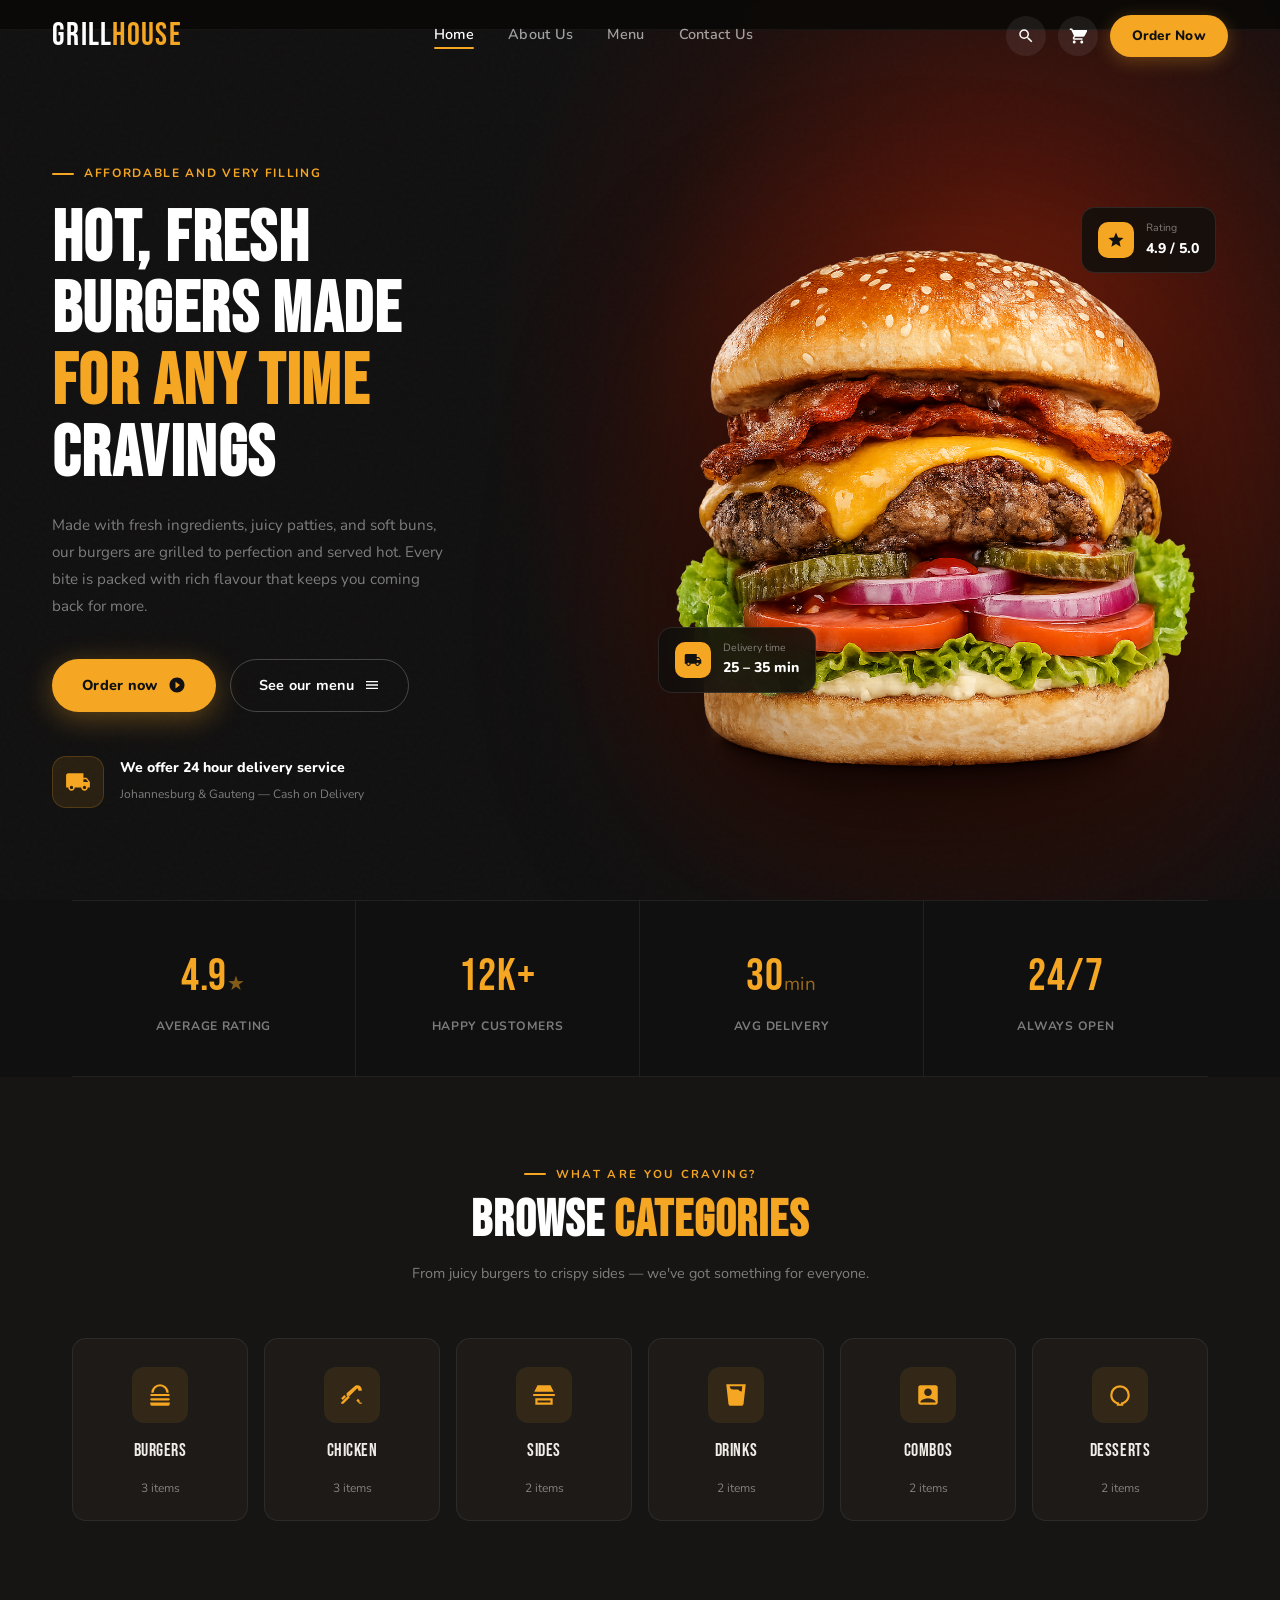
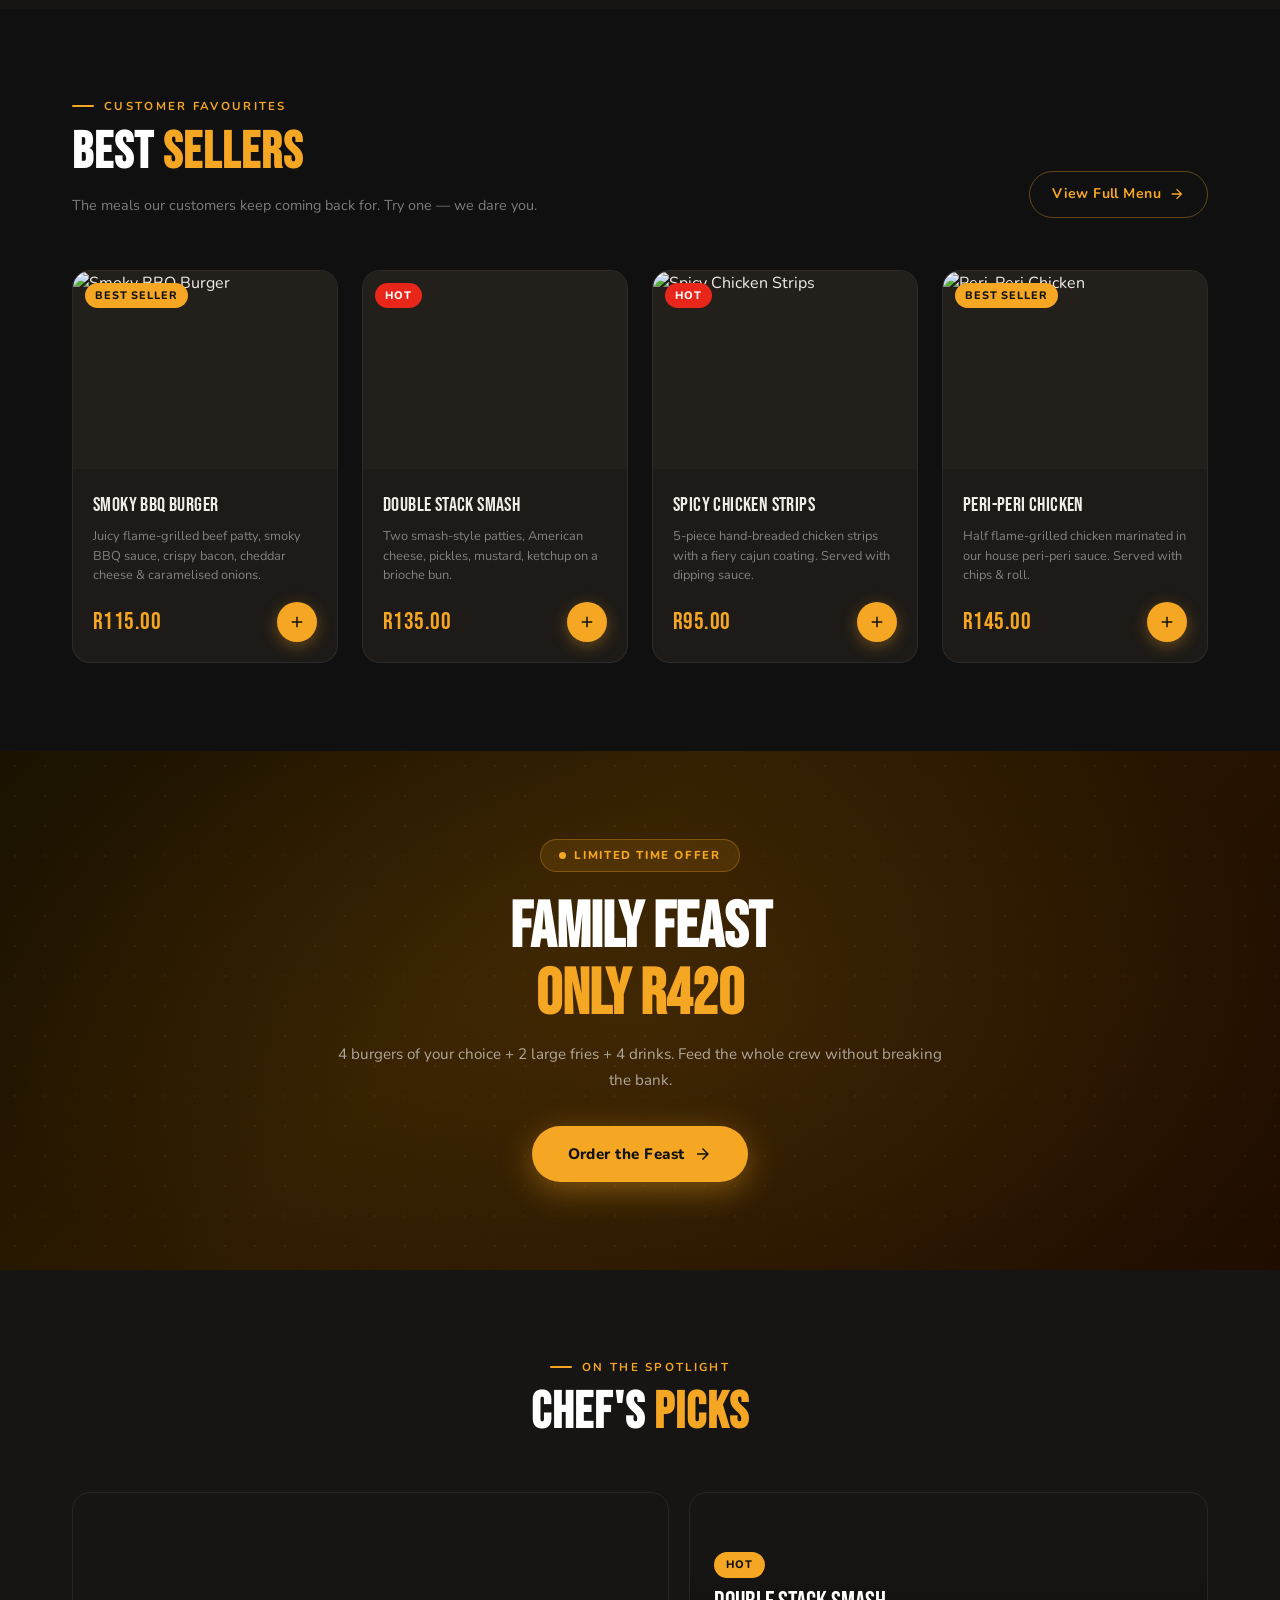
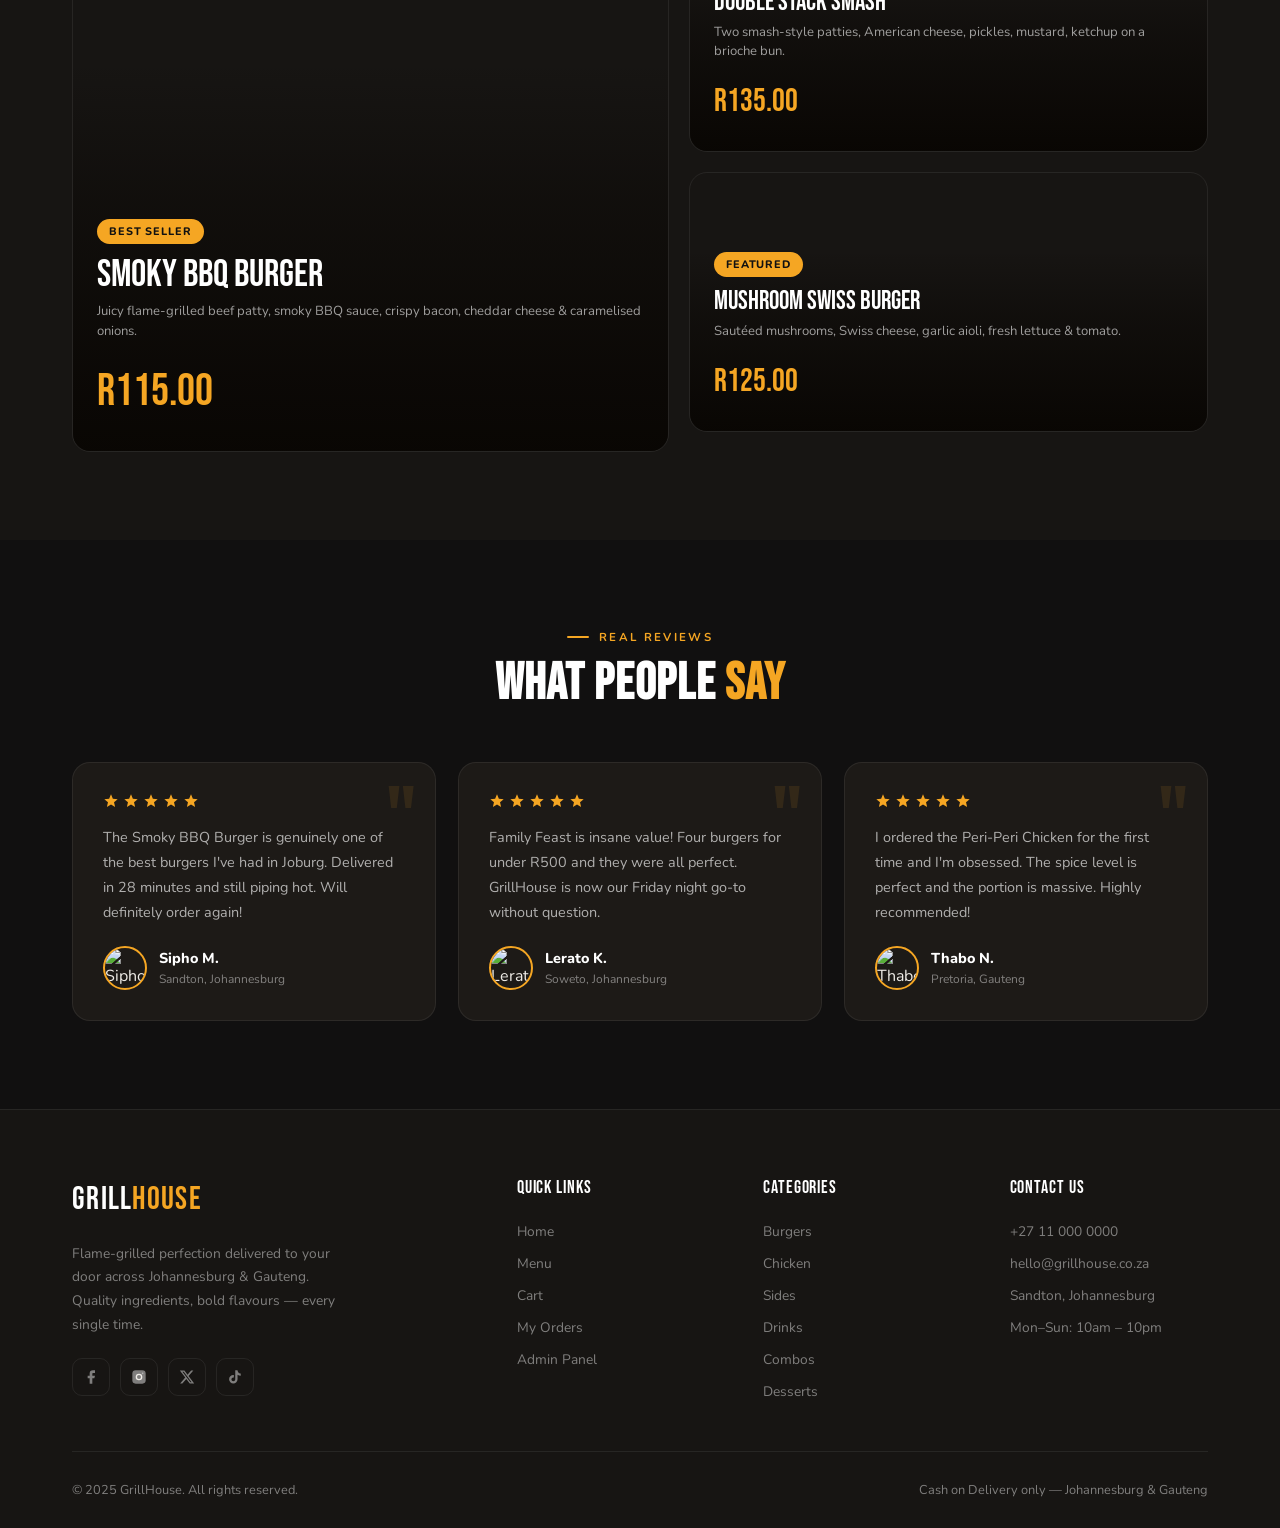
==== commit 930efda3: "Final touchups" ====
--- a/index.html
+++ b/index.html
@@ -331,7 +331,7 @@
         The fallback Unsplash photo shows until then.
       -->
       <img
-        src="assets/images/ChatGPT Image May 7, 2026, 12_28_33 PM.png"
+        src="assets/images/burger-image.png"
         alt="GrillHouse Signature Burger"
         class="hero-burger-img"
         id="hero-burger"
